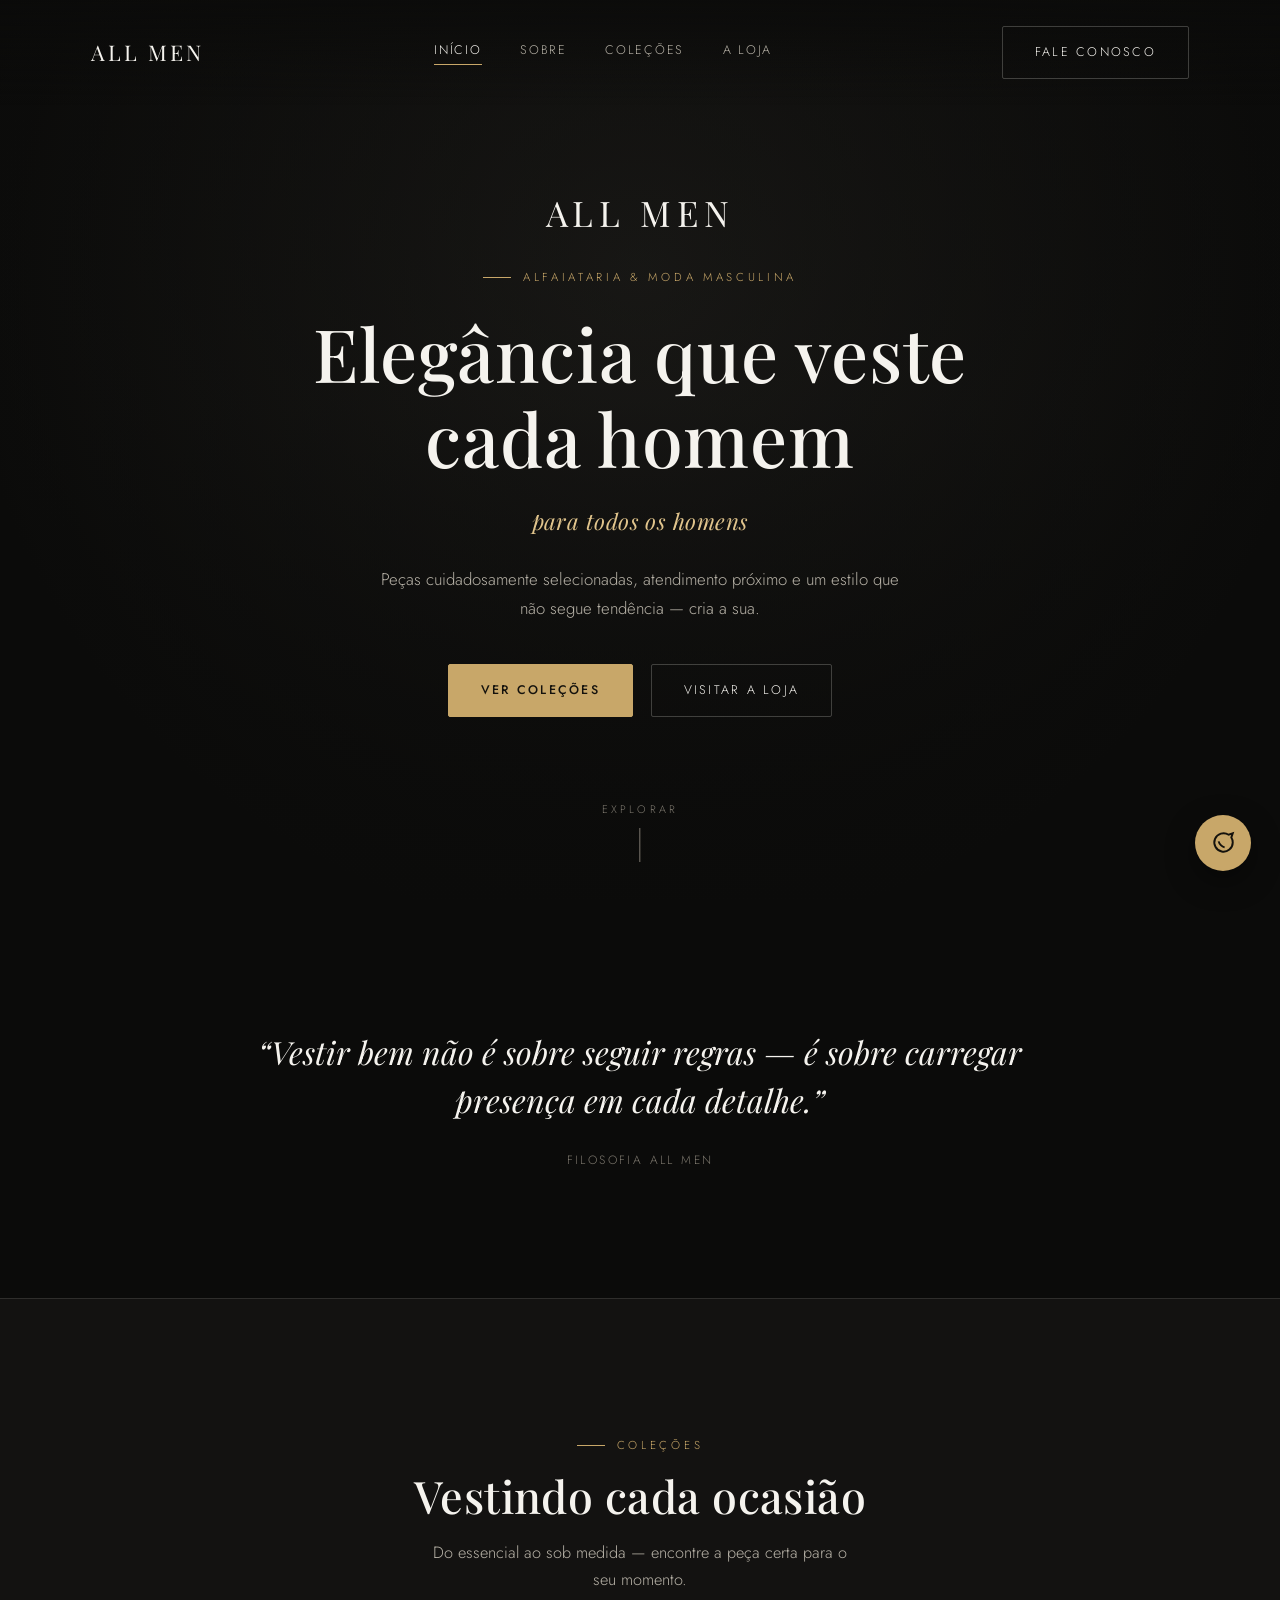
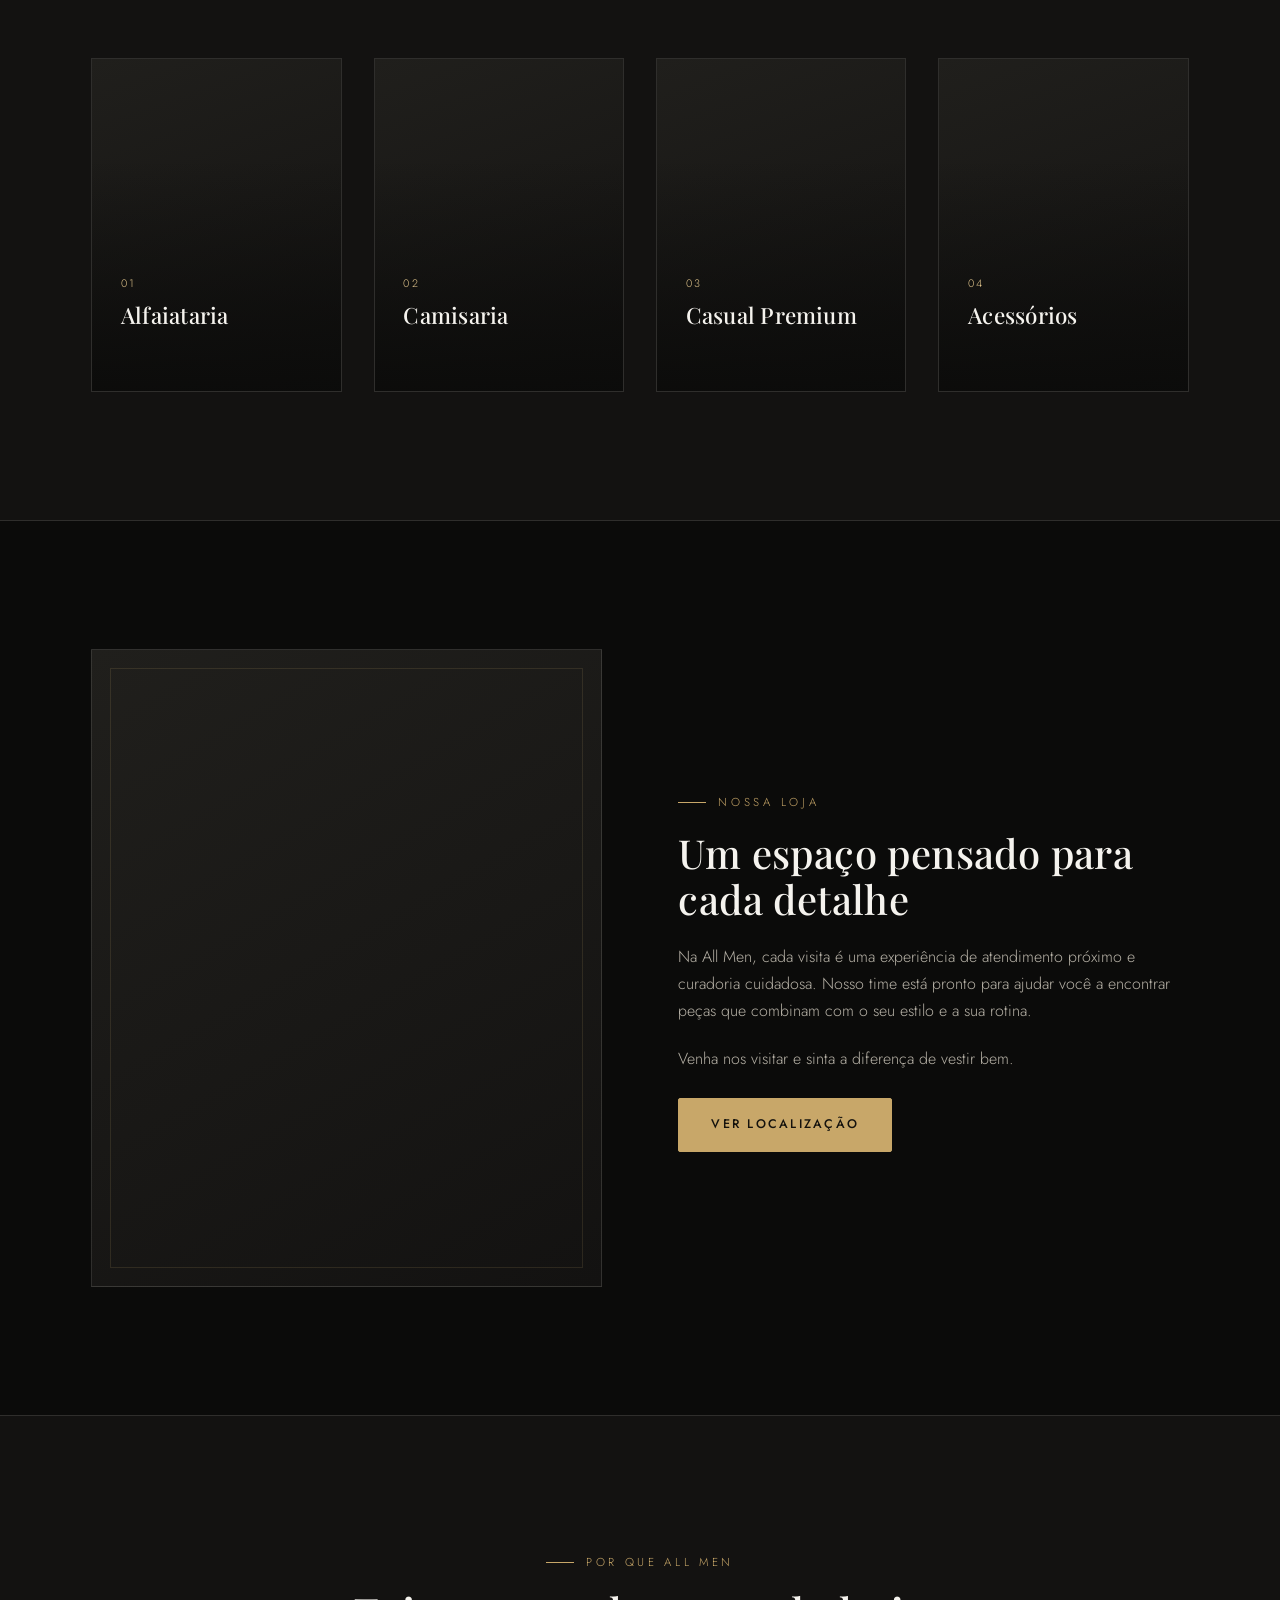
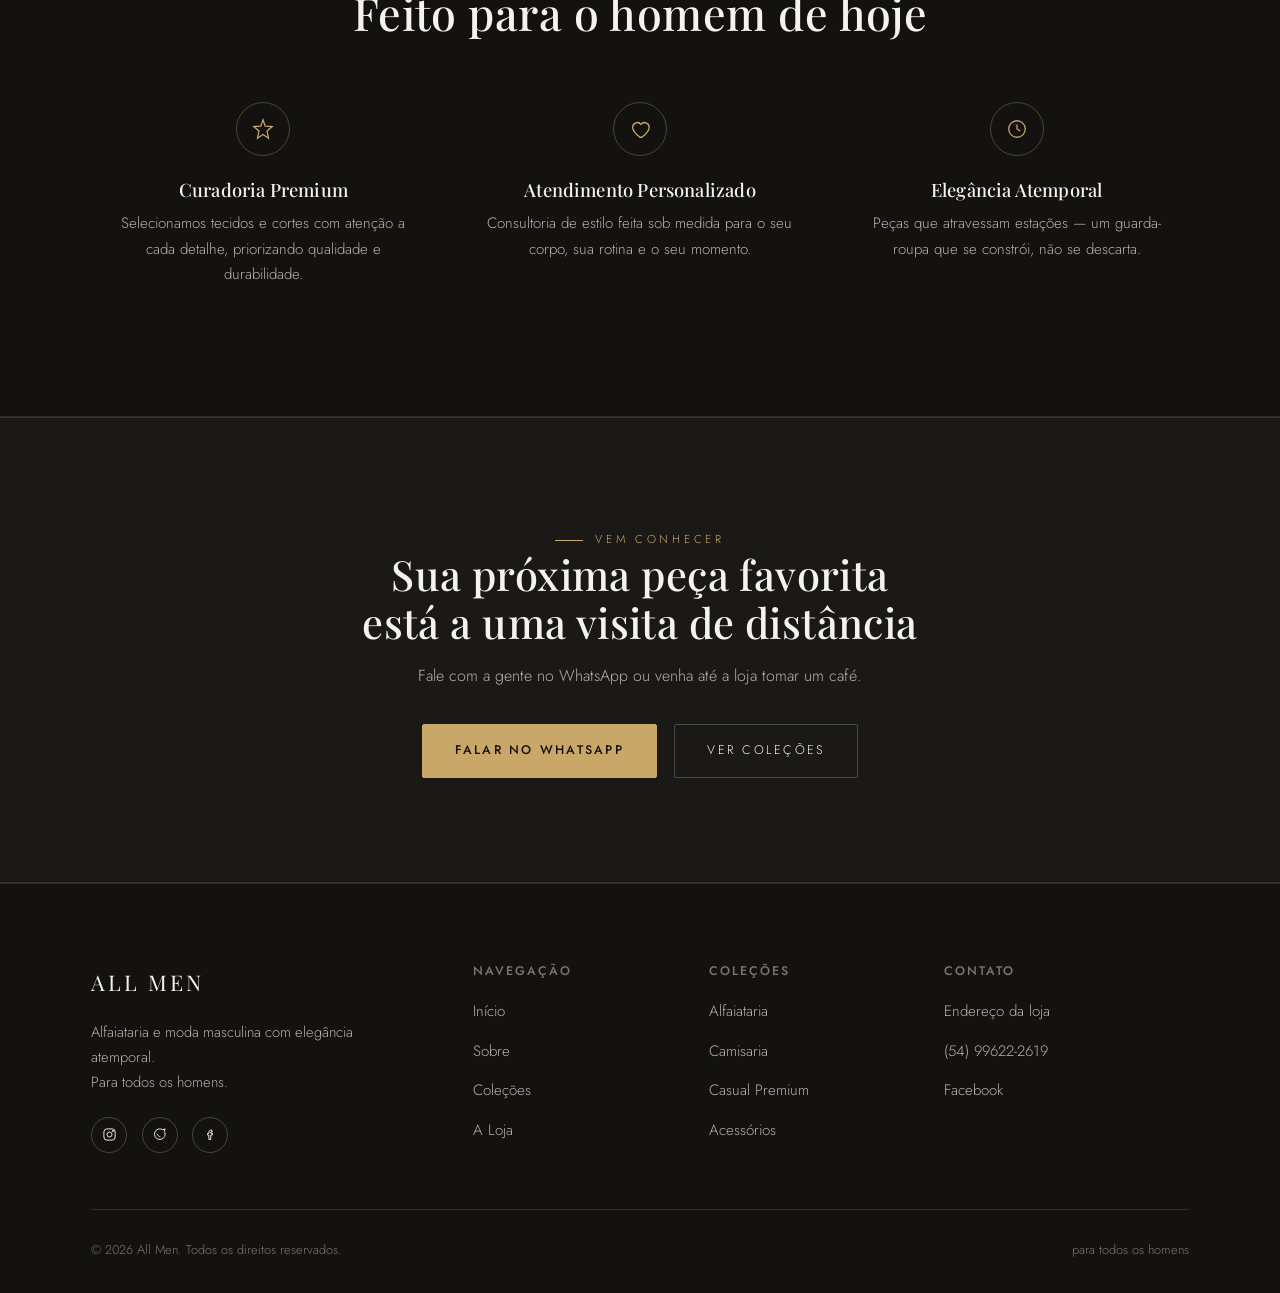
==== index.html @ fce7e681 "Initial commit: All Men site with SEO setup Multi-page site (home, sobre, coleções, loja) with dark/" ====
<!DOCTYPE html>
<html lang="pt-BR">
<head>
<meta charset="UTF-8">
<meta name="viewport" content="width=device-width, initial-scale=1.0">
<title>All Men — Moda Masculina Sofisticada em Farroupilha, RS</title>
<meta name="description" content="All Men é uma loja de moda masculina sofisticada em Farroupilha, RS. Alfaiataria, camisaria e peças casuais premium. Para todos os homens.">
<meta name="robots" content="index, follow">
<link rel="canonical" href="https://pabliitoxd.github.io/allmen/">
<meta name="theme-color" content="#0b0b0a">
<link rel="preconnect" href="https://fonts.googleapis.com">
<link rel="preconnect" href="https://fonts.gstatic.com" crossorigin>
<link href="https://fonts.googleapis.com/css2?family=Playfair+Display:wght@400;500;600;700&family=Jost:wght@300;400;500;600&display=swap" rel="stylesheet">
<meta property="og:type" content="website">
<meta property="og:site_name" content="All Men">
<meta property="og:locale" content="pt_BR">
<meta property="og:title" content="All Men — Moda Masculina Sofisticada em Farroupilha, RS">
<meta property="og:description" content="All Men é uma loja de moda masculina sofisticada em Farroupilha, RS. Alfaiataria, camisaria e peças casuais premium. Para todos os homens.">
<meta property="og:url" content="https://pabliitoxd.github.io/allmen/">
<meta property="og:image" content="https://pabliitoxd.github.io/allmen/assets/img/logo.png">
<meta name="twitter:card" content="summary_large_image">
<meta name="twitter:title" content="All Men — Moda Masculina Sofisticada em Farroupilha, RS">
<meta name="twitter:description" content="All Men é uma loja de moda masculina sofisticada em Farroupilha, RS. Alfaiataria, camisaria e peças casuais premium. Para todos os homens.">
<meta name="twitter:image" content="https://pabliitoxd.github.io/allmen/assets/img/logo.png">
<link rel="icon" type="image/png" href="assets/img/logo.png">
<link rel="stylesheet" href="assets/css/style.css">
<script type="application/ld+json">
{
  "@context": "https://schema.org",
  "@type": "ClothingStore",
  "name": "All Men Moda Masculina Farroupilha",
  "image": "https://pabliitoxd.github.io/allmen/assets/img/logo.png",
  "url": "https://pabliitoxd.github.io/allmen/",
  "telephone": "+5554996222619",
  "priceRange": "$$",
  "address": {
    "@type": "PostalAddress",
    "streetAddress": "R. Independência, 582 - Sl 11",
    "addressLocality": "Farroupilha",
    "addressRegion": "RS",
    "postalCode": "95170-436",
    "addressCountry": "BR"
  },
  "openingHoursSpecification": [
    {
      "@type": "OpeningHoursSpecification",
      "dayOfWeek": ["Monday", "Tuesday", "Wednesday", "Thursday", "Friday"],
      "opens": "09:00",
      "closes": "19:00"
    },
    {
      "@type": "OpeningHoursSpecification",
      "dayOfWeek": ["Saturday"],
      "opens": "09:00",
      "closes": "14:00"
    }
  ],
  "sameAs": [
    "https://www.instagram.com/allmenfarroupilha",
    "https://www.facebook.com/Allmenfarropilha"
  ]
}
</script>
</head>
<body>

<header class="site-header">
  <div class="container">
    <a href="index.html" class="brand">
      <img src="assets/img/logo.png" alt="All Men" onerror="this.style.display='none'">
      <span class="brand-word">ALL MEN</span>
    </a>
    <nav class="main-nav">
      <a href="index.html" class="active">Início</a>
      <a href="sobre.html">Sobre</a>
      <a href="colecoes.html">Coleções</a>
      <a href="loja.html">A Loja</a>
    </nav>
    <div class="header-cta">
      <a href="https://wa.me/5554996222619" class="btn btn-ghost" target="_blank" rel="noopener">Fale Conosco</a>
      <button class="nav-toggle" aria-label="Abrir menu">
        <span></span><span></span><span></span>
      </button>
    </div>
  </div>
</header>

<section class="hero">
  <div class="hero-media">
    <img src="assets/img/loja-1.jpg" alt="Interior da loja All Men" onerror="this.style.display='none'">
  </div>
  <div class="hero-content">
    <img class="hero-logo" src="assets/img/logo.png" alt="All Men" onerror="this.style.display='none'">
    <span class="hero-word">ALL MEN</span>
    <span class="eyebrow">Alfaiataria &amp; Moda Masculina</span>
    <h1>Elegância que veste<br>cada homem</h1>
    <p class="tagline">para todos os homens</p>
    <p class="lede">Peças cuidadosamente selecionadas, atendimento próximo e um estilo que não segue tendência — cria a sua.</p>
    <div class="hero-actions">
      <a href="colecoes.html" class="btn btn-primary">Ver Coleções</a>
      <a href="loja.html" class="btn btn-ghost">Visitar a Loja</a>
    </div>
  </div>
  <div class="scroll-cue">
    <span>Explorar</span>
    <span class="line"></span>
  </div>
</section>

<section class="section">
  <div class="container">
    <div class="quote-block reveal">
      <blockquote>&ldquo;Vestir bem não é sobre seguir regras — é sobre carregar presença em cada detalhe.&rdquo;</blockquote>
      <cite>Filosofia All Men</cite>
    </div>
  </div>
</section>

<section class="section section-alt">
  <div class="container">
    <div class="section-head center reveal">
      <span class="eyebrow" style="justify-content:center">Coleções</span>
      <h2>Vestindo cada ocasião</h2>
      <p>Do essencial ao sob medida — encontre a peça certa para o seu momento.</p>
    </div>
    <div class="grid grid-4">
      <a href="colecoes.html#alfaiataria" class="feature-card reveal">
        <div class="bg"><img src="assets/img/colecao-alfaiataria.jpg" alt="Alfaiataria All Men" onerror="this.remove()"></div>
        <div class="content">
          <span class="cat">01</span>
          <h3>Alfaiataria</h3>
          <span class="go">Explorar &rarr;</span>
        </div>
      </a>
      <a href="colecoes.html#camisaria" class="feature-card reveal">
        <div class="bg"><img src="assets/img/colecao-camisaria.jpg" alt="Camisaria All Men" onerror="this.remove()"></div>
        <div class="content">
          <span class="cat">02</span>
          <h3>Camisaria</h3>
          <span class="go">Explorar &rarr;</span>
        </div>
      </a>
      <a href="colecoes.html#casual" class="feature-card reveal">
        <div class="bg"><img src="assets/img/colecao-casual.jpg" alt="Casual Premium All Men" onerror="this.remove()"></div>
        <div class="content">
          <span class="cat">03</span>
          <h3>Casual Premium</h3>
          <span class="go">Explorar &rarr;</span>
        </div>
      </a>
      <a href="colecoes.html#acessorios" class="feature-card reveal">
        <div class="bg"><img src="assets/img/colecao-acessorios.jpg" alt="Acessórios All Men" onerror="this.remove()"></div>
        <div class="content">
          <span class="cat">04</span>
          <h3>Acessórios</h3>
          <span class="go">Explorar &rarr;</span>
        </div>
      </a>
    </div>
  </div>
</section>

<section class="section">
  <div class="container">
    <div class="split">
      <div class="split-media reveal">
        <img src="assets/img/loja-1.jpg" alt="Loja All Men" onerror="this.style.display='none'">
        <div class="frame"></div>
      </div>
      <div class="split-text reveal">
        <span class="eyebrow">Nossa Loja</span>
        <h2>Um espaço pensado para cada detalhe</h2>
        <p>Na All Men, cada visita é uma experiência de atendimento próximo e curadoria cuidadosa. Nosso time está pronto para ajudar você a encontrar peças que combinam com o seu estilo e a sua rotina.</p>
        <p>Venha nos visitar e sinta a diferença de vestir bem.</p>
        <a href="loja.html" class="btn btn-primary" style="margin-top:1.6rem">Ver Localização</a>
      </div>
    </div>
  </div>
</section>

<section class="section section-alt">
  <div class="container">
    <div class="section-head center reveal">
      <span class="eyebrow" style="justify-content:center">Por que All Men</span>
      <h2>Feito para o homem de hoje</h2>
    </div>
    <div class="grid grid-3">
      <div class="value reveal">
        <div class="icon">
          <svg viewBox="0 0 24 24" fill="none" stroke="currentColor" stroke-width="1.4"><path d="M12 2l2.4 6.9L22 9.3l-5.6 4.9L18 22l-6-4-6 4 1.6-7.8L2 9.3l7.6-.4z"/></svg>
        </div>
        <h3>Curadoria Premium</h3>
        <p>Selecionamos tecidos e cortes com atenção a cada detalhe, priorizando qualidade e durabilidade.</p>
      </div>
      <div class="value reveal">
        <div class="icon">
          <svg viewBox="0 0 24 24" fill="none" stroke="currentColor" stroke-width="1.4"><path d="M12 21c-4-3-8-6.5-8-11a5 5 0 0 1 9-3 5 5 0 0 1 9 3c0 4.5-4 8-8 11z"/></svg>
        </div>
        <h3>Atendimento Personalizado</h3>
        <p>Consultoria de estilo feita sob medida para o seu corpo, sua rotina e o seu momento.</p>
      </div>
      <div class="value reveal">
        <div class="icon">
          <svg viewBox="0 0 24 24" fill="none" stroke="currentColor" stroke-width="1.4"><circle cx="12" cy="12" r="9"/><path d="M12 7v5l3.5 2"/></svg>
        </div>
        <h3>Elegância Atemporal</h3>
        <p>Peças que atravessam estações — um guarda-roupa que se constrói, não se descarta.</p>
      </div>
    </div>
  </div>
</section>

<section class="cta-band">
  <div class="container">
    <div class="reveal">
      <span class="eyebrow" style="justify-content:center">Vem conhecer</span>
      <h2>Sua próxima peça favorita está a uma visita de distância</h2>
      <p>Fale com a gente no WhatsApp ou venha até a loja tomar um café.</p>
      <div class="hero-actions">
        <a href="https://wa.me/5554996222619" class="btn btn-primary" target="_blank" rel="noopener">Falar no WhatsApp</a>
        <a href="colecoes.html" class="btn btn-ghost">Ver Coleções</a>
      </div>
    </div>
  </div>
</section>

<footer class="site-footer">
  <div class="container">
    <div class="footer-grid">
      <div class="footer-brand">
        <span class="brand">
          <img src="assets/img/logo.png" alt="All Men" onerror="this.style.display='none'">
          <span class="brand-word">ALL MEN</span>
        </span>
        <p>Alfaiataria e moda masculina com elegância atemporal.<br>Para todos os homens.</p>
        <div class="footer-social">
          <a href="https://www.instagram.com/allmenfarroupilha" target="_blank" rel="noopener" aria-label="Instagram">
            <svg viewBox="0 0 24 24" fill="none" stroke="currentColor" stroke-width="1.5"><rect x="3" y="3" width="18" height="18" rx="5"/><circle cx="12" cy="12" r="4"/><circle cx="17.5" cy="6.5" r="1"/></svg>
          </a>
          <a href="https://wa.me/5554996222619" target="_blank" rel="noopener" aria-label="WhatsApp">
            <svg viewBox="0 0 24 24" fill="none" stroke="currentColor" stroke-width="1.5"><path d="M21 11.5a8.5 8.5 0 1 1-3.8-7.1L21 3l-1.3 3.9a8.46 8.46 0 0 1 1.3 4.6z"/><path d="M8 10.5s.5 2 2 3.5 3.5 2 3.5 2"/></svg>
          </a>
          <a href="https://www.facebook.com/Allmenfarropilha" target="_blank" rel="noopener" aria-label="Facebook">
            <svg viewBox="0 0 24 24" fill="none" stroke="currentColor" stroke-width="1.5"><path d="M14 8h2V5h-2c-1.7 0-3 1.3-3 3v2H9v3h2v7h3v-7h2.2l.8-3H14V8z"/></svg>
          </a>
        </div>
      </div>
      <div class="footer-col">
        <h4>Navegação</h4>
        <ul>
          <li><a href="index.html">Início</a></li>
          <li><a href="sobre.html">Sobre</a></li>
          <li><a href="colecoes.html">Coleções</a></li>
          <li><a href="loja.html">A Loja</a></li>
        </ul>
      </div>
      <div class="footer-col">
        <h4>Coleções</h4>
        <ul>
          <li><a href="colecoes.html#alfaiataria">Alfaiataria</a></li>
          <li><a href="colecoes.html#camisaria">Camisaria</a></li>
          <li><a href="colecoes.html#casual">Casual Premium</a></li>
          <li><a href="colecoes.html#acessorios">Acessórios</a></li>
        </ul>
      </div>
      <div class="footer-col">
        <h4>Contato</h4>
        <ul>
          <li><a href="loja.html">Endereço da loja</a></li>
          <li><a href="tel:+5554996222619">(54) 99622-2619</a></li>
          <li><a href="https://www.facebook.com/Allmenfarropilha" target="_blank" rel="noopener">Facebook</a></li>
        </ul>
      </div>
    </div>
    <div class="footer-bottom">
      <span>&copy; 2026 All Men. Todos os direitos reservados.</span>
      <span>para todos os homens</span>
    </div>
  </div>
</footer>

<a href="https://wa.me/5554996222619" class="wa-float" target="_blank" rel="noopener" aria-label="Fale conosco no WhatsApp">
  <svg viewBox="0 0 24 24" fill="none" stroke="currentColor" stroke-width="1.8"><path d="M21 11.5a8.5 8.5 0 1 1-3.8-7.1L21 3l-1.3 3.9a8.46 8.46 0 0 1 1.3 4.6z"/><path d="M8 10.5s.5 2 2 3.5 3.5 2 3.5 2"/></svg>
</a>

<script src="assets/js/main.js"></script>
</body>
</html>
---- assets/css/style.css ----
/* ==========================================================================
   ALL MEN — Design System
   Paleta provisória inspirada no logo (preto/branco). Ajustar quando o
   manual de marca (cores, fontes) chegar — ver variáveis abaixo.
   ========================================================================== */

:root {
  --color-bg: #0b0b0a;
  --color-bg-alt: #131211;
  --color-surface: #1a1917;
  --color-surface-2: #201f1c;
  --color-line: rgba(245, 243, 238, 0.12);
  --color-line-strong: rgba(245, 243, 238, 0.22);

  --color-text: #f5f3ee;
  --color-text-muted: #b7b2a7;
  --color-text-faint: #7d786e;

  --color-accent: #c8a769;
  --color-accent-soft: rgba(200, 167, 105, 0.14);
  --color-accent-strong: #e0c48c;

  --font-display: "Playfair Display", "Georgia", serif;
  --font-body: "Jost", "Helvetica Neue", Arial, sans-serif;

  --container: 1200px;
  --gutter: clamp(1.5rem, 4vw, 4rem);

  --ease: cubic-bezier(0.16, 1, 0.3, 1);
}

* {
  box-sizing: border-box;
  margin: 0;
  padding: 0;
}

html {
  scroll-behavior: smooth;
}

body {
  background: var(--color-bg);
  color: var(--color-text);
  font-family: var(--font-body);
  font-weight: 300;
  line-height: 1.7;
  -webkit-font-smoothing: antialiased;
  overflow-x: hidden;
}

img {
  max-width: 100%;
  display: block;
}

a {
  color: inherit;
  text-decoration: none;
}

ul {
  list-style: none;
}

h1, h2, h3, h4 {
  font-family: var(--font-display);
  font-weight: 500;
  letter-spacing: 0.01em;
  line-height: 1.15;
}

.container {
  max-width: var(--container);
  margin: 0 auto;
  padding: 0 var(--gutter);
}

.eyebrow {
  display: inline-flex;
  align-items: center;
  gap: 0.75rem;
  font-family: var(--font-body);
  font-size: 0.72rem;
  letter-spacing: 0.32em;
  text-transform: uppercase;
  color: var(--color-accent);
}

.eyebrow::before {
  content: "";
  width: 28px;
  height: 1px;
  background: var(--color-accent);
}

.section {
  padding: clamp(4rem, 10vw, 8rem) 0;
}

.section-head {
  max-width: 640px;
  margin-bottom: clamp(2.5rem, 6vw, 4rem);
}

.section-head.center {
  margin-left: auto;
  margin-right: auto;
  text-align: center;
}

.section-head h2 {
  font-size: clamp(2rem, 4vw, 2.8rem);
  margin-top: 0.9rem;
}

.section-head p {
  margin-top: 1.1rem;
  color: var(--color-text-muted);
  font-size: 1.02rem;
  max-width: 46ch;
}

.section-head.center p {
  margin-left: auto;
  margin-right: auto;
}

.section-alt {
  background: var(--color-bg-alt);
  border-top: 1px solid var(--color-line);
  border-bottom: 1px solid var(--color-line);
}

/* ---------------------------------- Buttons ---------------------------------- */

.btn {
  display: inline-flex;
  align-items: center;
  gap: 0.6rem;
  padding: 0.95rem 2rem;
  font-family: var(--font-body);
  font-size: 0.78rem;
  letter-spacing: 0.18em;
  text-transform: uppercase;
  border: 1px solid var(--color-line-strong);
  border-radius: 2px;
  transition: all 0.35s var(--ease);
  white-space: nowrap;
}

.btn-primary {
  background: var(--color-accent);
  border-color: var(--color-accent);
  color: #14120d;
  font-weight: 500;
}

.btn-primary:hover {
  background: var(--color-accent-strong);
  border-color: var(--color-accent-strong);
  transform: translateY(-2px);
}

.btn-ghost {
  background: transparent;
  color: var(--color-text);
}

.btn-ghost:hover {
  border-color: var(--color-accent);
  color: var(--color-accent);
  transform: translateY(-2px);
}

.btn-block {
  width: 100%;
  justify-content: center;
}

/* ---------------------------------- Header ---------------------------------- */

.site-header {
  position: fixed;
  top: 0;
  left: 0;
  right: 0;
  z-index: 100;
  padding: 1.6rem 0;
  transition: all 0.4s var(--ease);
  background: linear-gradient(to bottom, rgba(11, 11, 10, 0.85), transparent);
}

.site-header.is-scrolled {
  padding: 1rem 0;
  background: rgba(11, 11, 10, 0.92);
  backdrop-filter: blur(10px);
  border-bottom: 1px solid var(--color-line);
}

.site-header .container {
  display: flex;
  align-items: center;
  justify-content: space-between;
  gap: 2rem;
}

.brand {
  display: flex;
  align-items: center;
  gap: 0.7rem;
}

.brand img {
  height: 34px;
  width: auto;
}

.brand-word {
  font-family: var(--font-display);
  font-size: 1.35rem;
  letter-spacing: 0.14em;
}

.main-nav {
  display: flex;
  align-items: center;
  gap: 2.4rem;
}

.main-nav a {
  font-size: 0.78rem;
  letter-spacing: 0.14em;
  text-transform: uppercase;
  color: var(--color-text-muted);
  position: relative;
  padding-bottom: 4px;
  transition: color 0.3s var(--ease);
}

.main-nav a::after {
  content: "";
  position: absolute;
  left: 0;
  bottom: 0;
  height: 1px;
  width: 0;
  background: var(--color-accent);
  transition: width 0.3s var(--ease);
}

.main-nav a:hover,
.main-nav a.active {
  color: var(--color-text);
}

.main-nav a:hover::after,
.main-nav a.active::after {
  width: 100%;
}

.header-cta {
  display: flex;
  align-items: center;
  gap: 1.2rem;
}

.nav-toggle {
  display: none;
  flex-direction: column;
  gap: 5px;
  background: none;
  border: none;
  cursor: pointer;
  padding: 0.4rem;
  z-index: 200;
}

.nav-toggle span {
  width: 24px;
  height: 1px;
  background: var(--color-text);
  transition: all 0.3s var(--ease);
}

/* ---------------------------------- Hero ---------------------------------- */

.hero {
  position: relative;
  min-height: 100vh;
  display: flex;
  align-items: center;
  justify-content: center;
  text-align: center;
  overflow: hidden;
}

.hero-media {
  position: absolute;
  inset: 0;
  z-index: 0;
  background:
    radial-gradient(ellipse at 50% 30%, var(--color-surface-2) 0%, var(--color-bg) 75%);
}

.hero-media img {
  width: 100%;
  height: 100%;
  object-fit: cover;
  filter: grayscale(35%) brightness(0.55);
}

.hero-media::after {
  content: "";
  position: absolute;
  inset: 0;
  background: linear-gradient(180deg, rgba(11,11,10,0.55) 0%, rgba(11,11,10,0.35) 45%, rgba(11,11,10,0.92) 100%);
}

.hero-content {
  position: relative;
  z-index: 1;
  max-width: 780px;
  padding: 0 var(--gutter);
  display: flex;
  flex-direction: column;
  align-items: center;
}

.hero-logo {
  max-width: 96px;
  margin-bottom: 1.6rem;
}

.hero-word {
  display: block;
  font-family: var(--font-display);
  font-size: clamp(1.7rem, 3vw, 2.2rem);
  letter-spacing: 0.16em;
  margin-bottom: 1.6rem;
}

.hero-content .eyebrow {
  margin-bottom: 1.4rem;
}

.hero-content h1 {
  font-size: clamp(2.6rem, 6vw, 4.6rem);
  color: var(--color-text);
}

.hero-content .tagline {
  margin-top: 1.4rem;
  font-family: var(--font-display);
  font-style: italic;
  font-size: clamp(1.1rem, 2vw, 1.4rem);
  color: var(--color-accent-strong);
  letter-spacing: 0.02em;
}

.hero-content .lede {
  margin-top: 1.6rem;
  color: var(--color-text-muted);
  max-width: 52ch;
  font-size: 1.05rem;
}

.hero-actions {
  margin-top: 2.6rem;
  display: flex;
  gap: 1.1rem;
  flex-wrap: wrap;
  justify-content: center;
}

.scroll-cue {
  position: absolute;
  bottom: 2.4rem;
  left: 50%;
  transform: translateX(-50%);
  z-index: 1;
  display: flex;
  flex-direction: column;
  align-items: center;
  gap: 0.6rem;
  font-size: 0.68rem;
  letter-spacing: 0.28em;
  text-transform: uppercase;
  color: var(--color-text-faint);
}

.scroll-cue .line {
  width: 1px;
  height: 34px;
  background: var(--color-text-faint);
  overflow: hidden;
  position: relative;
}

.scroll-cue .line::after {
  content: "";
  position: absolute;
  top: -100%;
  left: 0;
  width: 100%;
  height: 100%;
  background: var(--color-accent);
  animation: scrollDown 2.2s var(--ease) infinite;
}

@keyframes scrollDown {
  0% { top: -100%; }
  60% { top: 100%; }
  100% { top: 100%; }
}

/* ---------------------------------- Page banner (inner pages) ---------------------------------- */

.page-banner {
  position: relative;
  padding: clamp(9rem, 20vw, 12rem) 0 clamp(4rem, 8vw, 6rem);
  text-align: center;
  overflow: hidden;
}

.page-banner-bg {
  position: absolute;
  inset: 0;
  z-index: 0;
  background: radial-gradient(ellipse at 50% 0%, var(--color-surface) 0%, var(--color-bg) 70%);
}

.page-banner-bg img {
  width: 100%;
  height: 100%;
  object-fit: cover;
  opacity: 0.28;
  filter: grayscale(50%);
}

.page-banner-bg::after {
  content: "";
  position: absolute;
  inset: 0;
  background: linear-gradient(180deg, rgba(11,11,10,0.5), var(--color-bg) 90%);
}

.page-banner .inner {
  position: relative;
  z-index: 1;
}

.page-banner h1 {
  font-size: clamp(2.4rem, 5vw, 3.6rem);
  margin-top: 1rem;
}

.breadcrumb {
  margin-top: 1.1rem;
  font-size: 0.78rem;
  letter-spacing: 0.1em;
  color: var(--color-text-faint);
}

.breadcrumb a {
  color: var(--color-text-muted);
}

.breadcrumb a:hover {
  color: var(--color-accent);
}

/* ---------------------------------- Grids & Cards ---------------------------------- */

.grid {
  display: grid;
  gap: 2rem;
}

.grid-3 {
  grid-template-columns: repeat(3, 1fr);
}

.grid-4 {
  grid-template-columns: repeat(4, 1fr);
}

.grid-2 {
  grid-template-columns: repeat(2, 1fr);
}

.card {
  background: var(--color-surface);
  border: 1px solid var(--color-line);
  transition: transform 0.4s var(--ease), border-color 0.4s var(--ease);
}

.card:hover {
  transform: translateY(-6px);
  border-color: var(--color-line-strong);
}

.card-media {
  position: relative;
  aspect-ratio: 4 / 5;
  overflow: hidden;
  background: linear-gradient(135deg, var(--color-surface-2), var(--color-bg-alt));
}

.card-media img {
  width: 100%;
  height: 100%;
  object-fit: cover;
  transition: transform 0.6s var(--ease);
}

.card:hover .card-media img {
  transform: scale(1.06);
}

.placeholder-media {
  position: absolute;
  inset: 0;
  display: flex;
  flex-direction: column;
  align-items: center;
  justify-content: center;
  gap: 0.6rem;
  color: var(--color-text-faint);
  font-size: 0.7rem;
  letter-spacing: 0.16em;
  text-transform: uppercase;
}

.placeholder-media svg {
  width: 34px;
  height: 34px;
  opacity: 0.55;
}

.card-body {
  padding: 1.6rem 1.6rem 1.8rem;
}

.card-body .cat {
  font-size: 0.68rem;
  letter-spacing: 0.2em;
  text-transform: uppercase;
  color: var(--color-accent);
}

.card-body h3 {
  margin-top: 0.6rem;
  font-size: 1.25rem;
}

.card-body p {
  margin-top: 0.6rem;
  color: var(--color-text-muted);
  font-size: 0.92rem;
}

.card-body .btn {
  margin-top: 1.3rem;
  padding: 0.7rem 1.4rem;
  font-size: 0.7rem;
}

/* Collection category (feature) cards on homepage */

.feature-card {
  position: relative;
  aspect-ratio: 3 / 4;
  overflow: hidden;
  border: 1px solid var(--color-line);
  display: flex;
  align-items: flex-end;
}

.feature-card .bg {
  position: absolute;
  inset: 0;
  background: linear-gradient(160deg, var(--color-surface-2), var(--color-bg-alt));
}

.feature-card .bg img {
  width: 100%;
  height: 100%;
  object-fit: cover;
  transition: transform 0.6s var(--ease);
}

.feature-card:hover .bg img {
  transform: scale(1.08);
}

.feature-card::after {
  content: "";
  position: absolute;
  inset: 0;
  background: linear-gradient(180deg, rgba(11,11,10,0) 30%, rgba(11,11,10,0.92) 100%);
}

.feature-card .content {
  position: relative;
  z-index: 1;
  padding: 1.8rem;
  width: 100%;
}

.feature-card .content .cat {
  font-size: 0.68rem;
  letter-spacing: 0.2em;
  text-transform: uppercase;
  color: var(--color-accent-strong);
}

.feature-card .content h3 {
  margin-top: 0.5rem;
  font-size: 1.4rem;
}

.feature-card .content .go {
  margin-top: 0.8rem;
  font-size: 0.75rem;
  letter-spacing: 0.12em;
  text-transform: uppercase;
  color: var(--color-text-muted);
  display: flex;
  align-items: center;
  gap: 0.5rem;
  opacity: 0;
  transform: translateY(6px);
  transition: all 0.35s var(--ease);
}

.feature-card:hover .go {
  opacity: 1;
  transform: translateY(0);
}

/* ---------------------------------- Values / icons ---------------------------------- */

.value {
  text-align: center;
  padding: 0 1rem;
}

.value .icon {
  width: 54px;
  height: 54px;
  margin: 0 auto 1.4rem;
  display: flex;
  align-items: center;
  justify-content: center;
  border: 1px solid var(--color-line-strong);
  border-radius: 50%;
  color: var(--color-accent);
}

.value .icon svg {
  width: 22px;
  height: 22px;
}

.value h3 {
  font-size: 1.15rem;
}

.value p {
  margin-top: 0.7rem;
  color: var(--color-text-muted);
  font-size: 0.94rem;
}

/* ---------------------------------- Split / about ---------------------------------- */

.split {
  display: grid;
  grid-template-columns: 1fr 1fr;
  gap: clamp(2rem, 6vw, 5rem);
  align-items: center;
}

.split-media {
  position: relative;
  aspect-ratio: 4 / 5;
  overflow: hidden;
  border: 1px solid var(--color-line);
  background: linear-gradient(150deg, var(--color-surface-2), var(--color-bg-alt));
}

.split-media img {
  width: 100%;
  height: 100%;
  object-fit: cover;
}

.split-media .frame {
  position: absolute;
  inset: 18px;
  border: 1px solid var(--color-accent-soft);
  pointer-events: none;
}

.split-text .eyebrow {
  margin-bottom: 1.1rem;
}

.split-text h2 {
  font-size: clamp(1.9rem, 3.4vw, 2.5rem);
}

.split-text p {
  margin-top: 1.3rem;
  color: var(--color-text-muted);
}

.split-text .signature {
  margin-top: 2rem;
  font-family: var(--font-display);
  font-style: italic;
  color: var(--color-accent);
  font-size: 1.05rem;
}

/* ---------------------------------- Story / quote ---------------------------------- */

.quote-block {
  text-align: center;
  max-width: 780px;
  margin: 0 auto;
}

.quote-block blockquote {
  font-family: var(--font-display);
  font-style: italic;
  font-size: clamp(1.4rem, 3vw, 2rem);
  color: var(--color-text);
  line-height: 1.5;
}

.quote-block cite {
  display: block;
  margin-top: 1.6rem;
  font-style: normal;
  font-size: 0.75rem;
  letter-spacing: 0.2em;
  text-transform: uppercase;
  color: var(--color-text-faint);
}

/* ---------------------------------- Gallery (loja) ---------------------------------- */

.gallery {
  display: grid;
  grid-template-columns: repeat(4, 1fr);
  grid-auto-rows: 160px;
  gap: 0.9rem;
}

.gallery figure {
  position: relative;
  overflow: hidden;
  background: var(--color-surface);
  border: 1px solid var(--color-line);
}

.gallery figure img {
  width: 100%;
  height: 100%;
  object-fit: cover;
  transition: transform 0.6s var(--ease);
}

.gallery figure:hover img {
  transform: scale(1.08);
}

.gallery figure.tall {
  grid-row: span 2;
}

.gallery figure.wide {
  grid-column: span 2;
}

/* ---------------------------------- Info / contact ---------------------------------- */

.info-grid {
  display: grid;
  grid-template-columns: 1.1fr 0.9fr;
  gap: clamp(2rem, 5vw, 4rem);
}

.info-list {
  display: flex;
  flex-direction: column;
  gap: 1.8rem;
}

.info-item {
  display: flex;
  gap: 1.2rem;
  align-items: flex-start;
}

.info-item .icon {
  width: 42px;
  height: 42px;
  flex-shrink: 0;
  border: 1px solid var(--color-line-strong);
  border-radius: 50%;
  display: flex;
  align-items: center;
  justify-content: center;
  color: var(--color-accent);
}

.info-item .icon svg {
  width: 18px;
  height: 18px;
}

.info-item h4 {
  font-family: var(--font-body);
  font-weight: 500;
  font-size: 0.8rem;
  letter-spacing: 0.14em;
  text-transform: uppercase;
  color: var(--color-text-faint);
}

.info-item p, .info-item a {
  margin-top: 0.35rem;
  color: var(--color-text);
  font-size: 1.02rem;
}

.info-item a:hover {
  color: var(--color-accent);
}

.map-frame {
  position: relative;
  min-height: 340px;
  border: 1px solid var(--color-line);
  overflow: hidden;
}

.map-frame iframe {
  width: 100%;
  height: 100%;
  min-height: 340px;
  border: 0;
  filter: grayscale(65%) invert(92%) contrast(88%);
}

.hours-table {
  width: 100%;
  border-collapse: collapse;
  margin-top: 0.5rem;
}

.hours-table td {
  padding: 0.55rem 0;
  border-bottom: 1px solid var(--color-line);
  font-size: 0.95rem;
}

.hours-table td:first-child {
  color: var(--color-text-muted);
}

.hours-table td:last-child {
  text-align: right;
}

/* ---------------------------------- CTA band ---------------------------------- */

.cta-band {
  text-align: center;
  position: relative;
  padding: clamp(4rem, 9vw, 6.5rem) 0;
  background: var(--color-surface);
  border-top: 1px solid var(--color-line);
  border-bottom: 1px solid var(--color-line);
}

.cta-band h2 {
  font-size: clamp(1.9rem, 3.6vw, 2.6rem);
  max-width: 22ch;
  margin: 0 auto;
}

.cta-band p {
  margin-top: 1rem;
  color: var(--color-text-muted);
}

.cta-band .hero-actions {
  margin-top: 2.2rem;
}

/* ---------------------------------- Footer ---------------------------------- */

.site-footer {
  padding: clamp(3.5rem, 7vw, 5rem) 0 2rem;
  border-top: 1px solid var(--color-line);
  background: var(--color-bg-alt);
}

.footer-grid {
  display: grid;
  grid-template-columns: 1.4fr 0.8fr 0.8fr 1fr;
  gap: 2.5rem;
}

.footer-brand .brand {
  margin-bottom: 1.2rem;
}

.footer-brand p {
  color: var(--color-text-muted);
  font-size: 0.92rem;
  max-width: 32ch;
}

.footer-social {
  display: flex;
  gap: 0.9rem;
  margin-top: 1.4rem;
}

.footer-social a {
  width: 36px;
  height: 36px;
  border: 1px solid var(--color-line-strong);
  border-radius: 50%;
  display: flex;
  align-items: center;
  justify-content: center;
  transition: all 0.3s var(--ease);
}

.footer-social a svg {
  width: 15px;
  height: 15px;
}

.footer-social a:hover {
  border-color: var(--color-accent);
  color: var(--color-accent);
}

.footer-col h4 {
  font-family: var(--font-body);
  font-weight: 500;
  font-size: 0.78rem;
  letter-spacing: 0.16em;
  text-transform: uppercase;
  color: var(--color-text-faint);
  margin-bottom: 1.2rem;
}

.footer-col ul {
  display: flex;
  flex-direction: column;
  gap: 0.75rem;
}

.footer-col a {
  color: var(--color-text-muted);
  font-size: 0.94rem;
  transition: color 0.3s var(--ease);
}

.footer-col a:hover {
  color: var(--color-accent);
}

.footer-bottom {
  margin-top: 3.5rem;
  padding-top: 1.8rem;
  border-top: 1px solid var(--color-line);
  display: flex;
  justify-content: space-between;
  align-items: center;
  flex-wrap: wrap;
  gap: 1rem;
  font-size: 0.8rem;
  color: var(--color-text-faint);
}

/* ---------------------------------- Whatsapp floating button ---------------------------------- */

.wa-float {
  position: fixed;
  bottom: 1.8rem;
  right: 1.8rem;
  z-index: 90;
  width: 56px;
  height: 56px;
  border-radius: 50%;
  background: var(--color-accent);
  display: flex;
  align-items: center;
  justify-content: center;
  box-shadow: 0 10px 30px rgba(0,0,0,0.4);
  transition: transform 0.3s var(--ease);
}

.wa-float:hover {
  transform: scale(1.08);
}

.wa-float svg {
  width: 26px;
  height: 26px;
  color: #14120d;
}

/* ---------------------------------- Reveal on scroll ---------------------------------- */

.reveal {
  opacity: 0;
  transform: translateY(24px);
  transition: opacity 0.8s var(--ease), transform 0.8s var(--ease);
}

.reveal.is-visible {
  opacity: 1;
  transform: translateY(0);
}

/* ---------------------------------- Responsive ---------------------------------- */

@media (max-width: 980px) {
  .grid-4 { grid-template-columns: repeat(2, 1fr); }
  .grid-3 { grid-template-columns: repeat(2, 1fr); }
  .split { grid-template-columns: 1fr; }
  .info-grid { grid-template-columns: 1fr; }
  .footer-grid { grid-template-columns: 1fr 1fr; }
  .gallery { grid-template-columns: repeat(2, 1fr); }
}

@media (max-width: 800px) {
  .main-nav { display: none; }
  .nav-toggle { display: flex; }
  .header-cta .btn-ghost { display: none; }

  body.nav-open .main-nav {
    display: flex;
    position: fixed;
    inset: 0;
    z-index: 150;
    background: var(--color-bg);
    flex-direction: column;
    align-items: center;
    justify-content: center;
    gap: 2.2rem;
  }

  body.nav-open .main-nav a {
    font-size: 1rem;
  }
}

@media (max-width: 640px) {
  .grid-3, .grid-4, .grid-2 { grid-template-columns: 1fr; }
  .footer-grid { grid-template-columns: 1fr; gap: 2.2rem; }
  .gallery { grid-template-columns: repeat(2, 1fr); grid-auto-rows: 130px; }
  .footer-bottom { flex-direction: column; align-items: flex-start; }
}
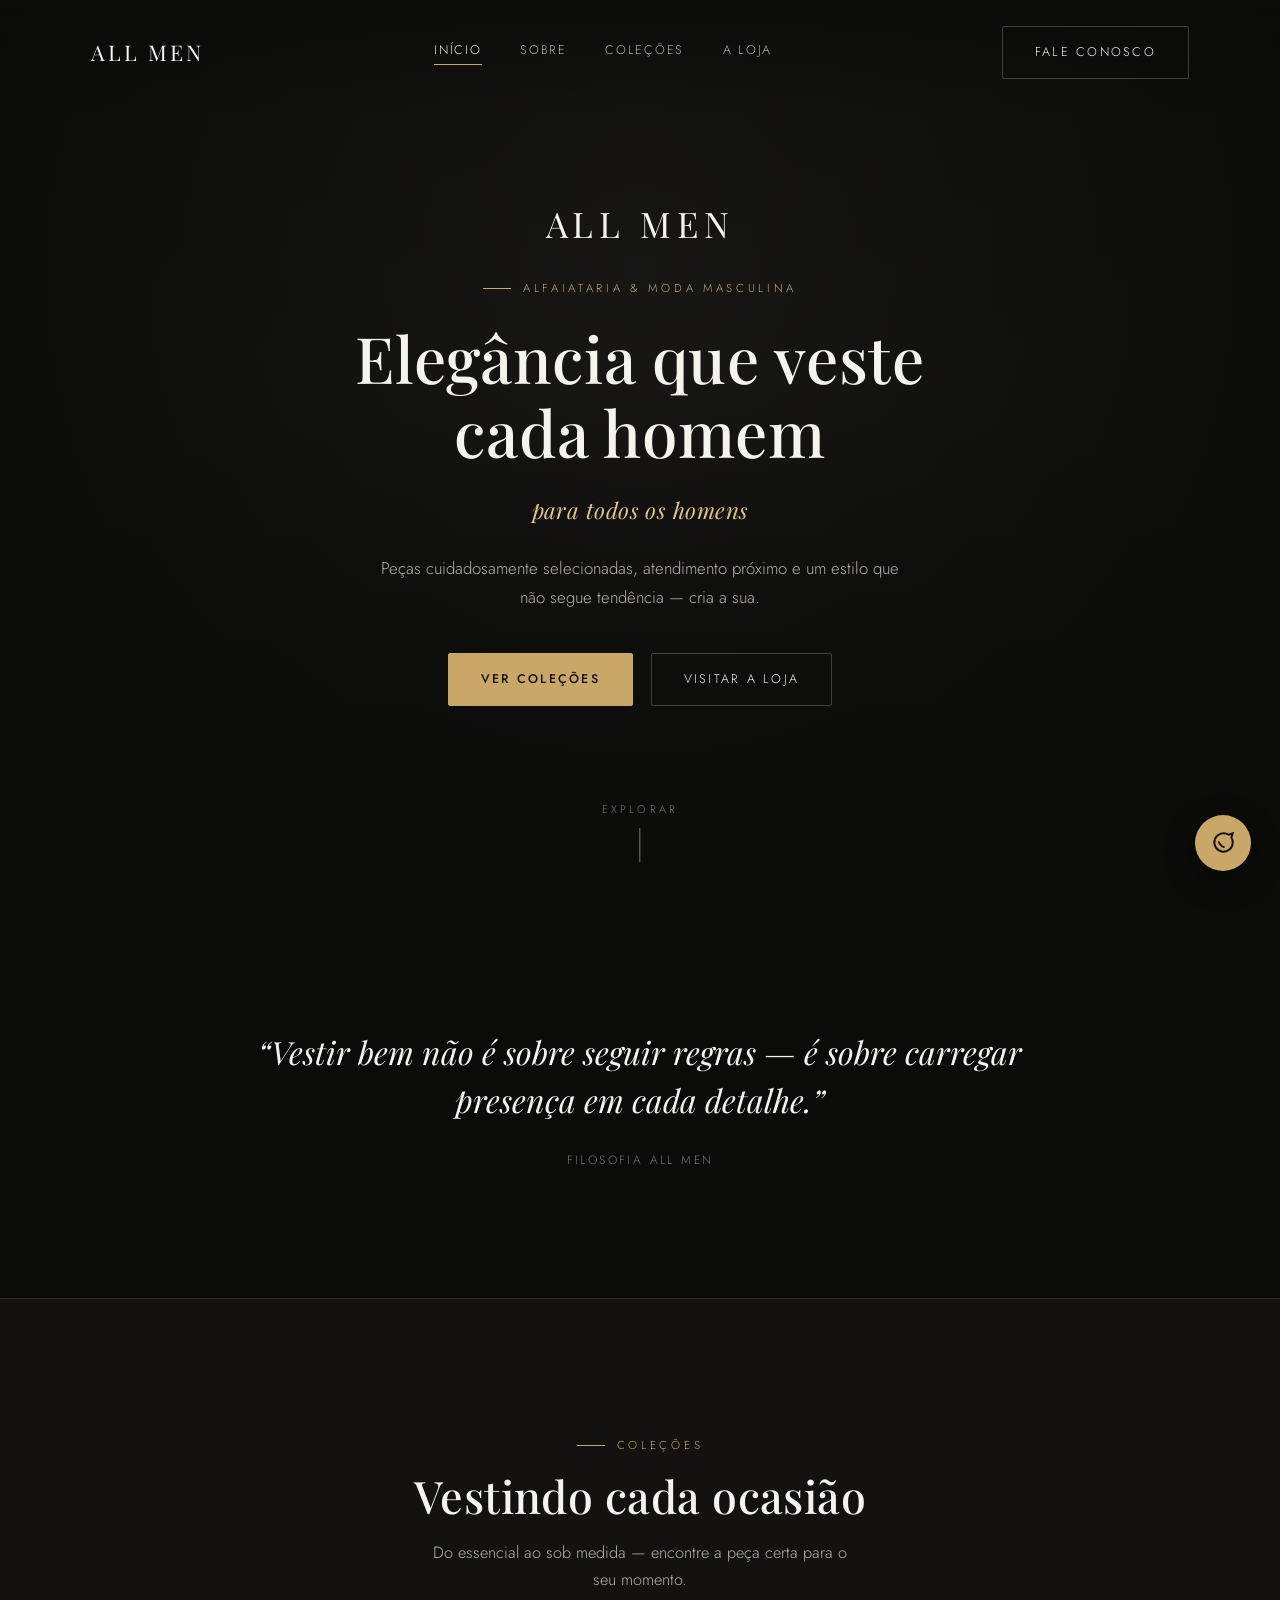
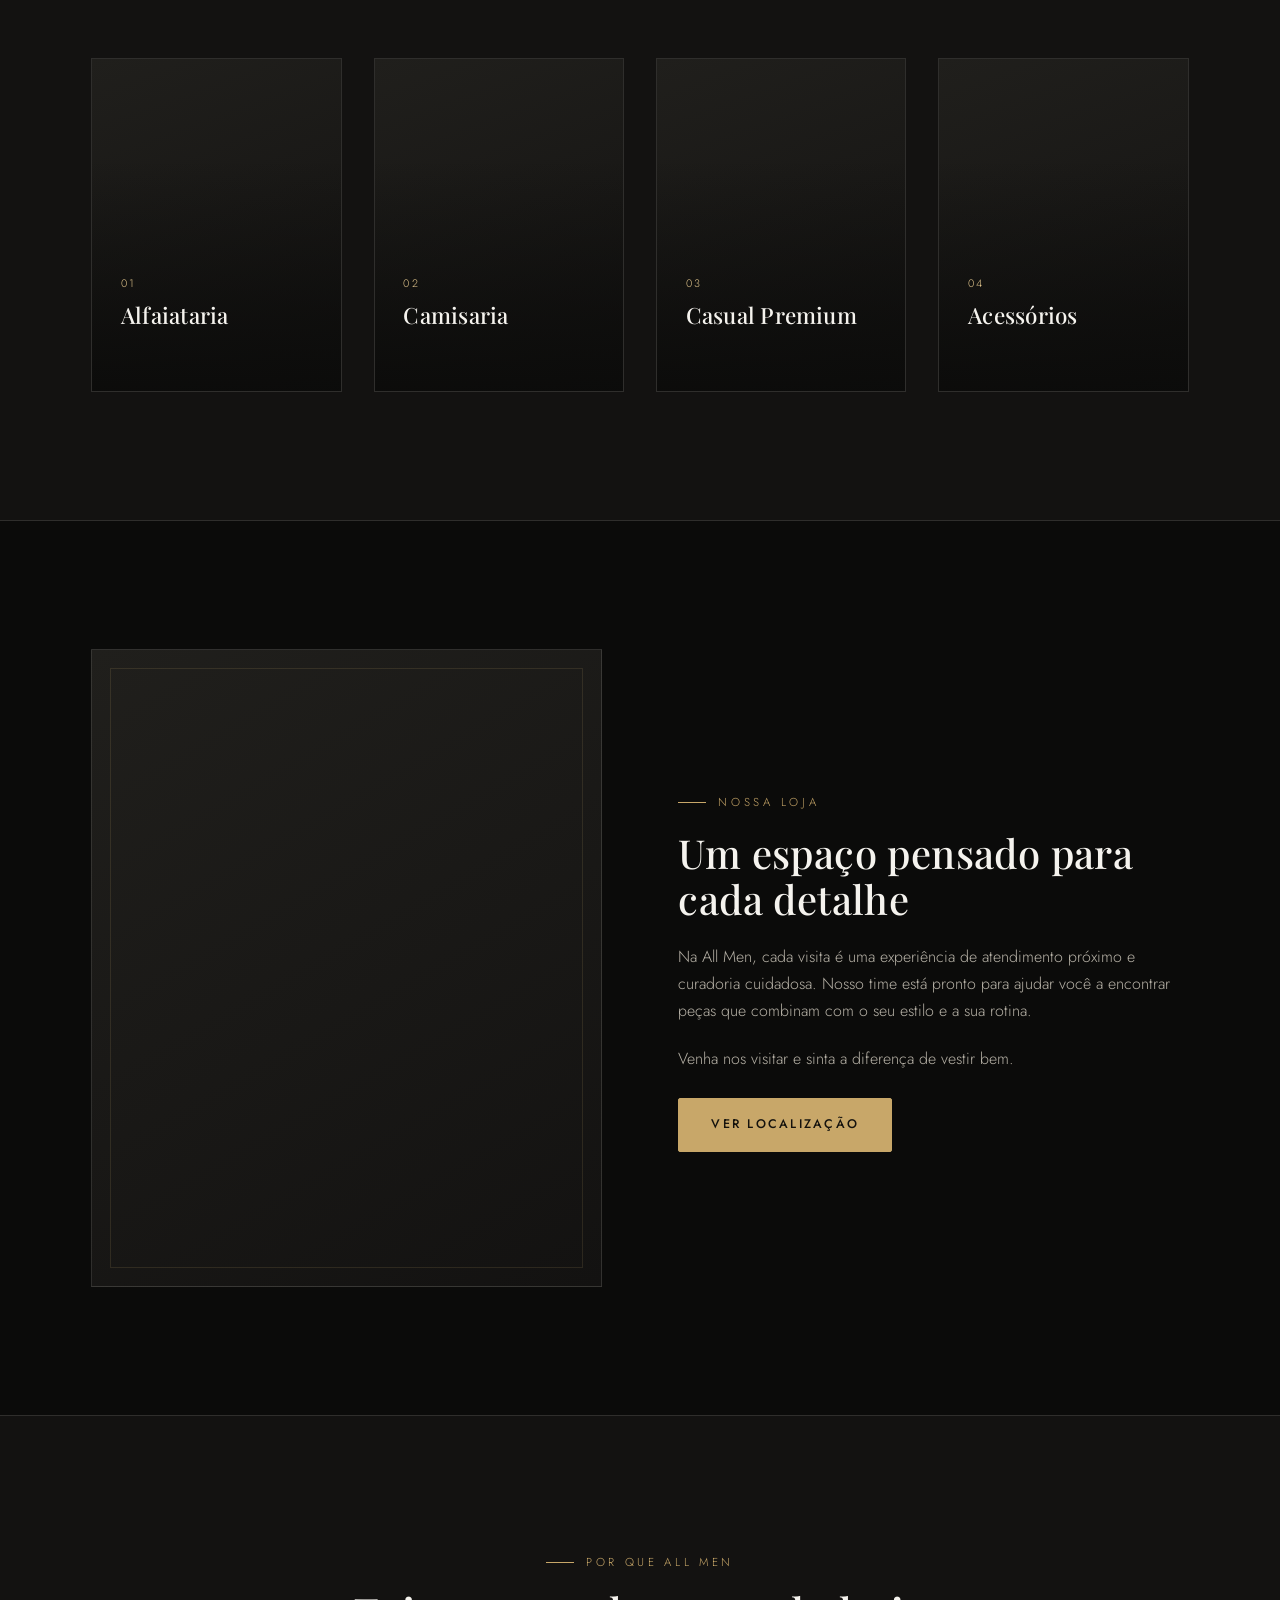
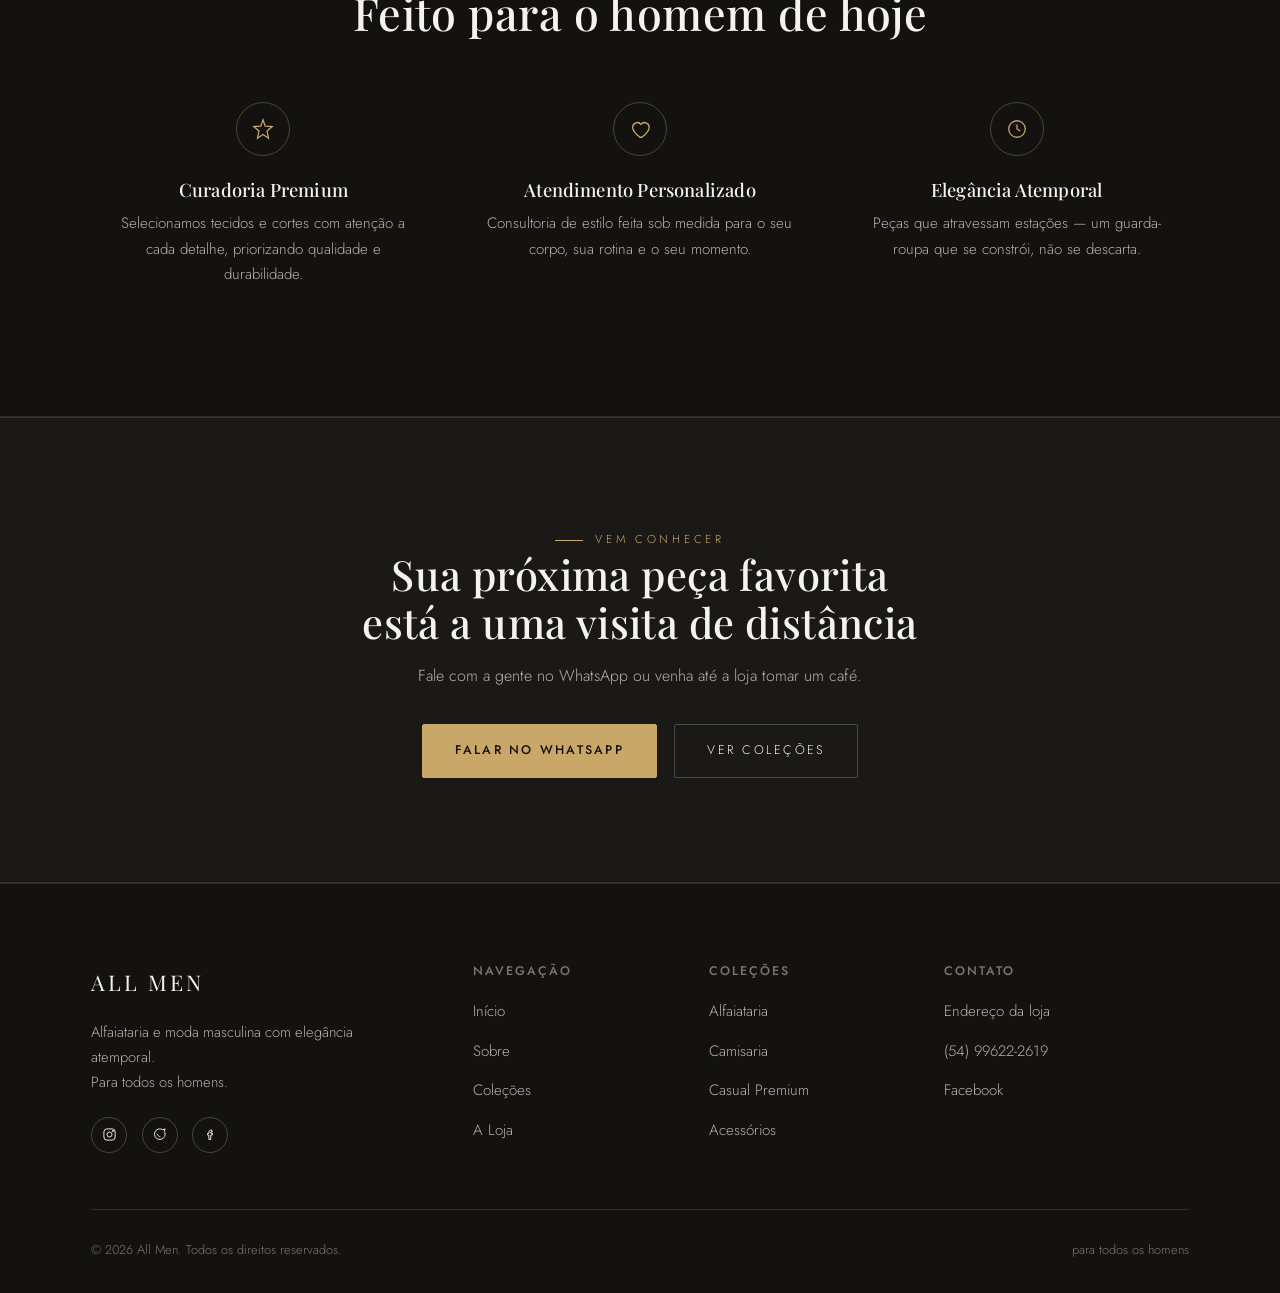
==== commit 98325c71: "Fix hero heading size and line break Removed the forced <br> that created an orphaned short line at " ====
--- a/index.html
+++ b/index.html
@@ -93,7 +93,7 @@
     <img class="hero-logo" src="assets/img/logo.png" alt="All Men" onerror="this.style.display='none'">
     <span class="hero-word">ALL MEN</span>
     <span class="eyebrow">Alfaiataria &amp; Moda Masculina</span>
-    <h1>Elegância que veste<br>cada homem</h1>
+    <h1>Elegância que veste cada homem</h1>
     <p class="tagline">para todos os homens</p>
     <p class="lede">Peças cuidadosamente selecionadas, atendimento próximo e um estilo que não segue tendência — cria a sua.</p>
     <div class="hero-actions">
--- a/assets/css/style.css
+++ b/assets/css/style.css
@@ -345,8 +345,10 @@
 }
 
 .hero-content h1 {
-  font-size: clamp(2.6rem, 6vw, 4.6rem);
+  font-size: clamp(2.1rem, 5vw, 4rem);
   color: var(--color-text);
+  max-width: 16ch;
+  margin: 0 auto;
 }
 
 .hero-content .tagline {
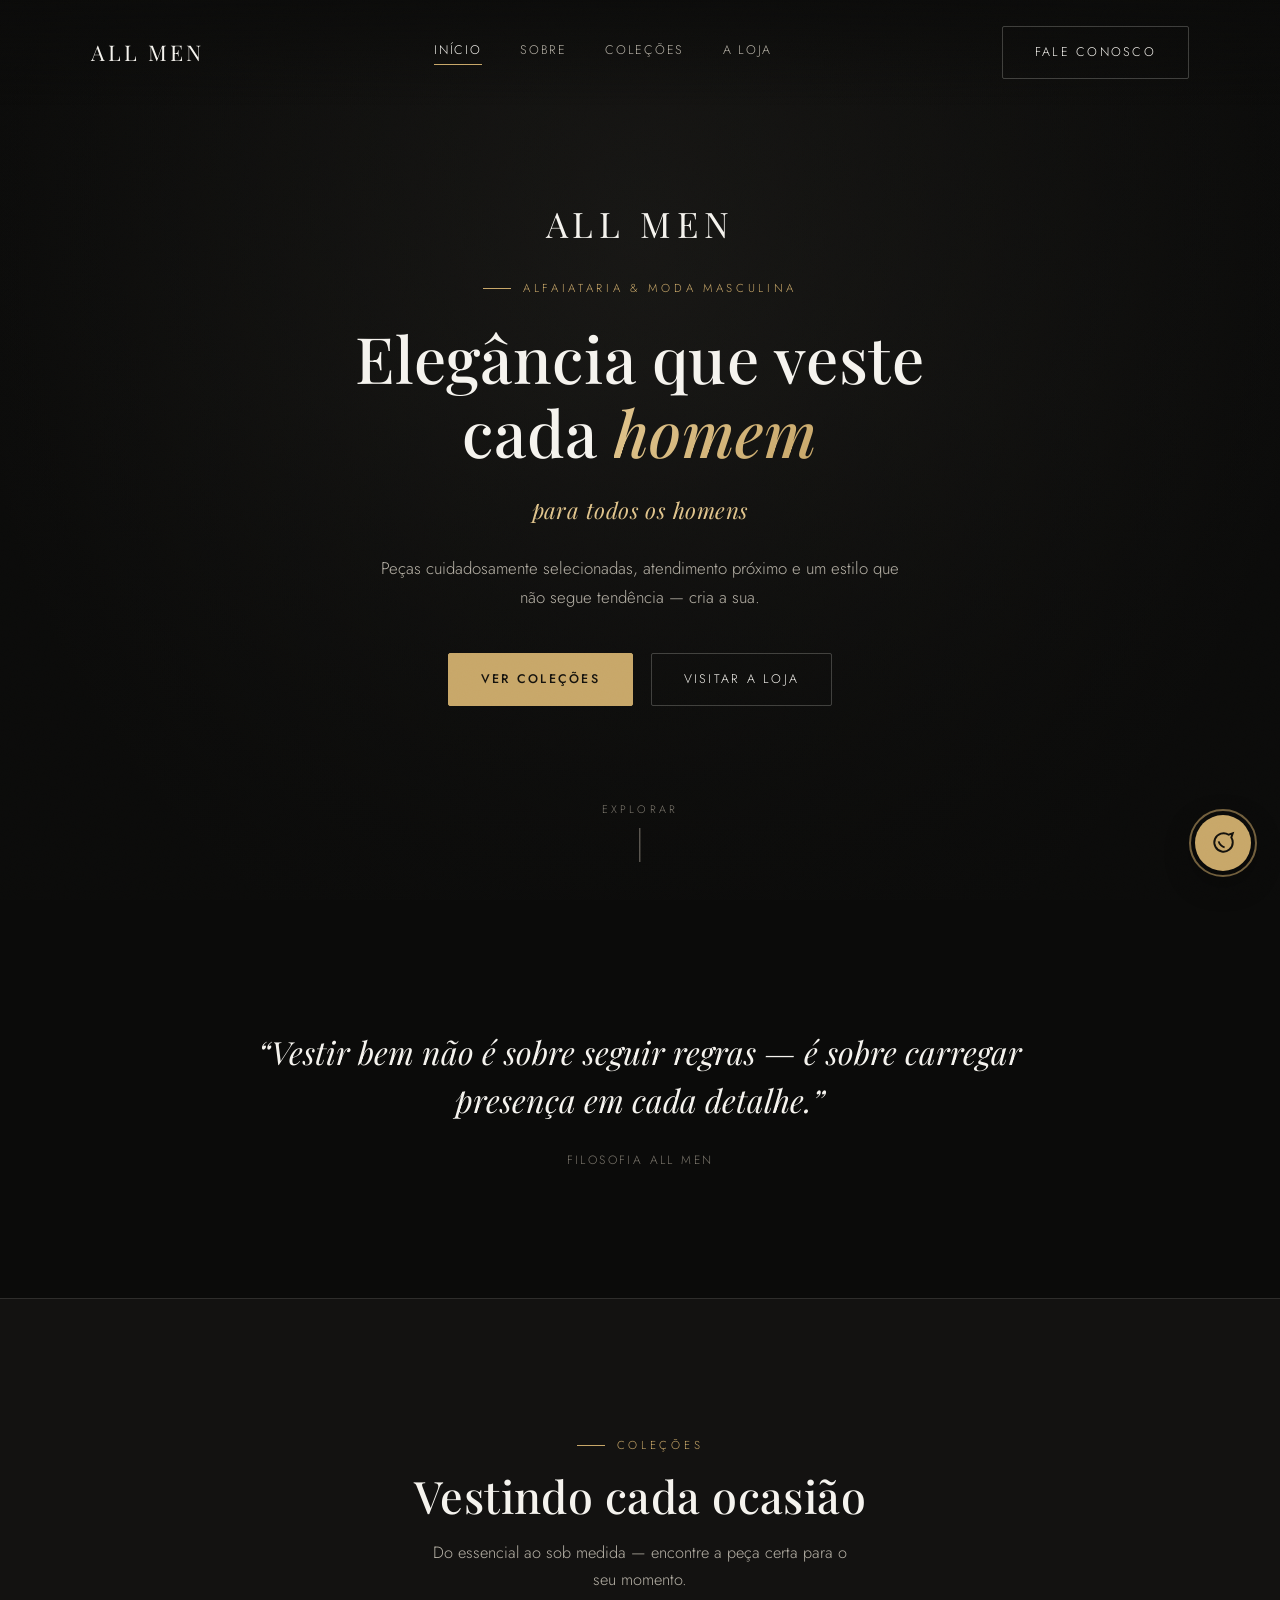
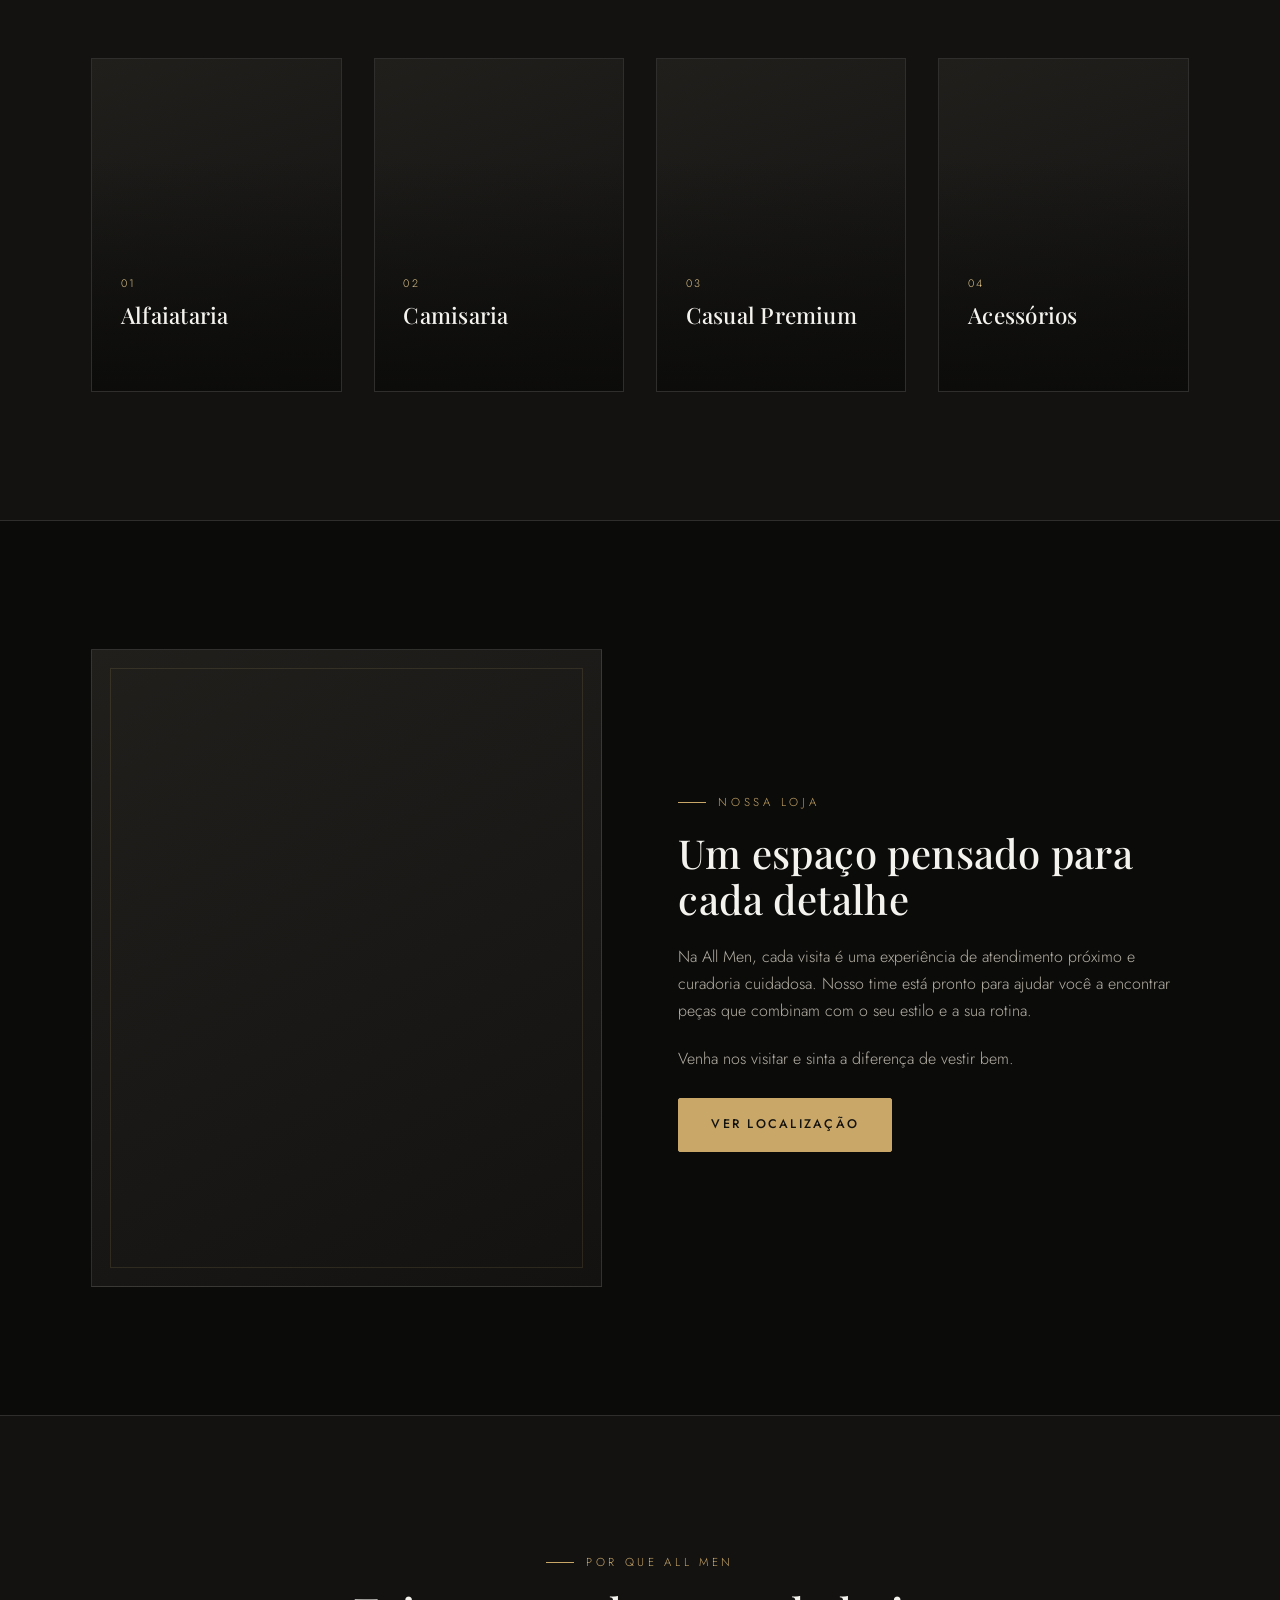
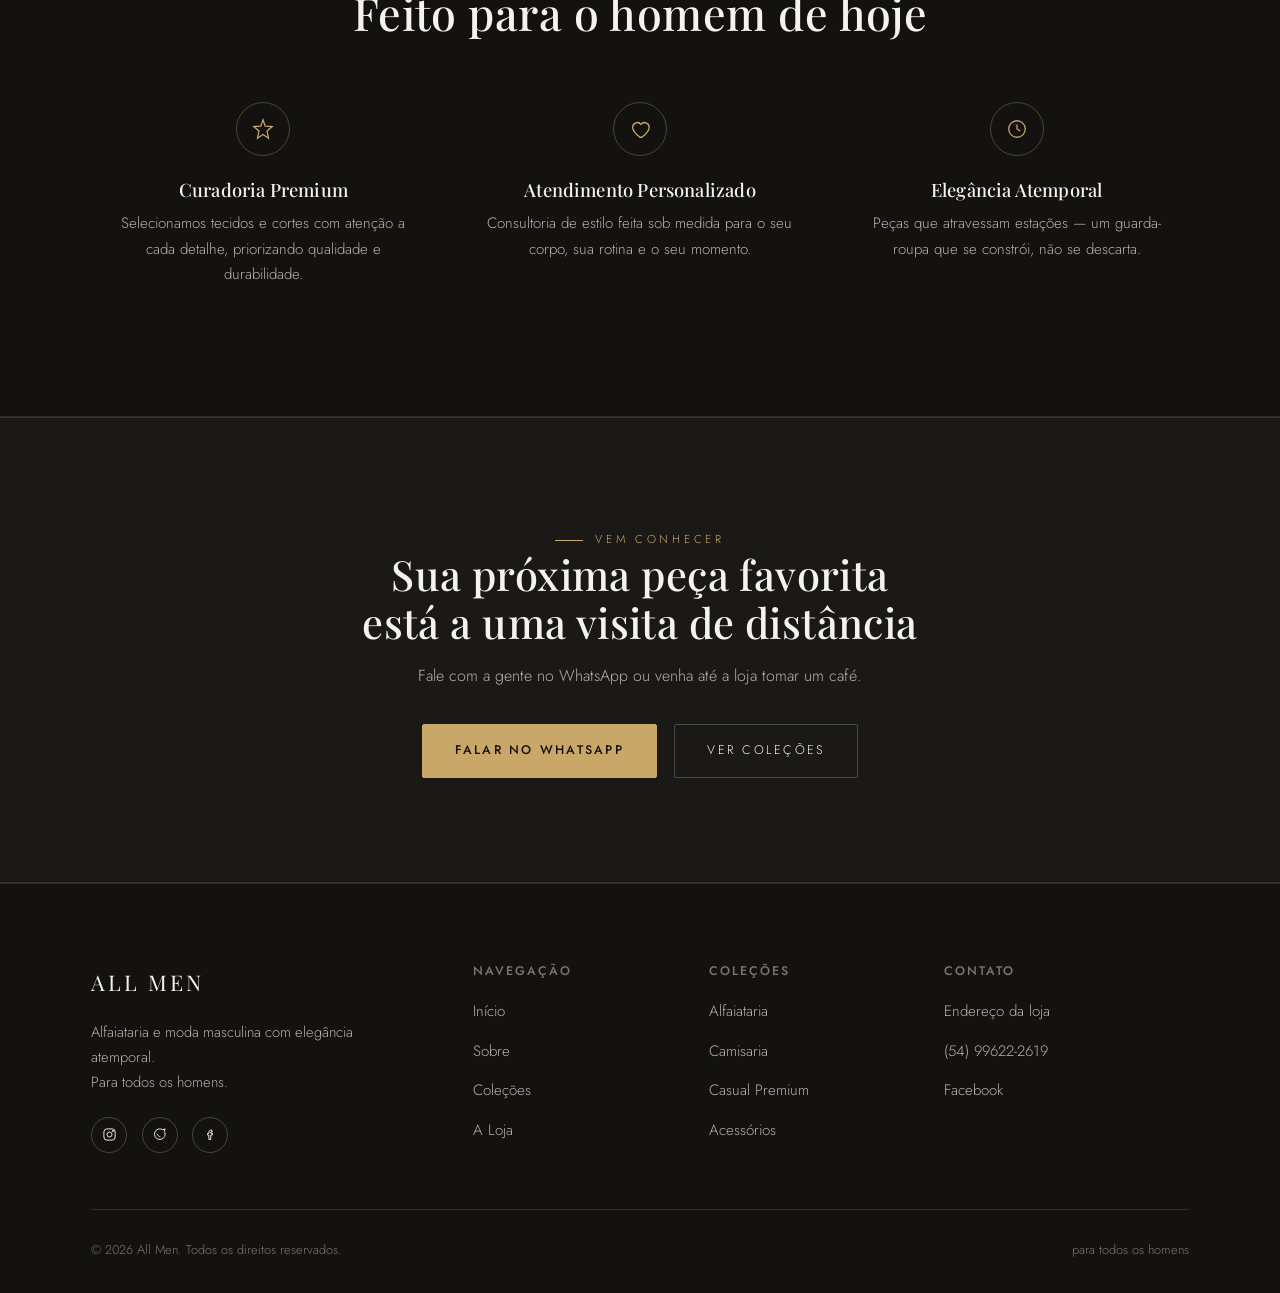
==== commit f7dd8604: "Add premium visual polish pass Subtle page fade-in, editorial grain texture, hero Ken Burns zoom wit" ====
--- a/index.html
+++ b/index.html
@@ -93,7 +93,7 @@
     <img class="hero-logo" src="assets/img/logo.png" alt="All Men" onerror="this.style.display='none'">
     <span class="hero-word">ALL MEN</span>
     <span class="eyebrow">Alfaiataria &amp; Moda Masculina</span>
-    <h1>Elegância que veste cada homem</h1>
+    <h1>Elegância que veste cada <span class="accent-text">homem</span></h1>
     <p class="tagline">para todos os homens</p>
     <p class="lede">Peças cuidadosamente selecionadas, atendimento próximo e um estilo que não segue tendência — cria a sua.</p>
     <div class="hero-actions">
@@ -279,6 +279,10 @@
   </div>
 </footer>
 
+<button type="button" class="back-to-top" aria-label="Voltar ao topo">
+  <svg viewBox="0 0 24 24" fill="none" stroke="currentColor" stroke-width="1.8"><path d="M12 19V5"/><path d="M5 12l7-7 7 7"/></svg>
+</button>
+
 <a href="https://wa.me/5554996222619" class="wa-float" target="_blank" rel="noopener" aria-label="Fale conosco no WhatsApp">
   <svg viewBox="0 0 24 24" fill="none" stroke="currentColor" stroke-width="1.8"><path d="M21 11.5a8.5 8.5 0 1 1-3.8-7.1L21 3l-1.3 3.9a8.46 8.46 0 0 1 1.3 4.6z"/><path d="M8 10.5s.5 2 2 3.5 3.5 2 3.5 2"/></svg>
 </a>
--- a/assets/css/style.css
+++ b/assets/css/style.css
@@ -47,6 +47,24 @@
   line-height: 1.7;
   -webkit-font-smoothing: antialiased;
   overflow-x: hidden;
+  animation: pageFadeIn 0.7s var(--ease) both;
+}
+
+@keyframes pageFadeIn {
+  from { opacity: 0; }
+  to { opacity: 1; }
+}
+
+/* Textura sutil de grão, para um acabamento mais editorial/premium */
+body::before {
+  content: "";
+  position: fixed;
+  inset: 0;
+  z-index: 9999;
+  pointer-events: none;
+  opacity: 0.035;
+  mix-blend-mode: overlay;
+  background-image: url("data:image/svg+xml;utf8,<svg xmlns='http://www.w3.org/2000/svg' width='180' height='180'><filter id='n'><feTurbulence type='fractalNoise' baseFrequency='0.85' numOctaves='2' stitchTiles='stitch'/></filter><rect width='100%25' height='100%25' filter='url(%23n)'/></svg>");
 }
 
 img {
@@ -154,12 +172,31 @@
   border-color: var(--color-accent);
   color: #14120d;
   font-weight: 500;
+  position: relative;
+  overflow: hidden;
+}
+
+.btn-primary::after {
+  content: "";
+  position: absolute;
+  top: 0;
+  left: -60%;
+  width: 40%;
+  height: 100%;
+  background: linear-gradient(120deg, transparent, rgba(255, 255, 255, 0.45), transparent);
+  transform: skewX(-20deg);
+  transition: left 0.7s var(--ease);
 }
 
 .btn-primary:hover {
   background: var(--color-accent-strong);
   border-color: var(--color-accent-strong);
   transform: translateY(-2px);
+  box-shadow: 0 12px 28px -10px rgba(200, 167, 105, 0.55);
+}
+
+.btn-primary:hover::after {
+  left: 130%;
 }
 
 .btn-ghost {
@@ -297,7 +334,10 @@
 
 .hero-media {
   position: absolute;
-  inset: 0;
+  left: 0;
+  right: 0;
+  top: -90px;
+  bottom: -90px;
   z-index: 0;
   background:
     radial-gradient(ellipse at 50% 30%, var(--color-surface-2) 0%, var(--color-bg) 75%);
@@ -308,6 +348,13 @@
   height: 100%;
   object-fit: cover;
   filter: grayscale(35%) brightness(0.55);
+  animation: heroKenBurns 22s ease-in-out infinite alternate;
+  will-change: transform;
+}
+
+@keyframes heroKenBurns {
+  from { transform: scale(1) translate3d(0, 0, 0); }
+  to { transform: scale(1.09) translate3d(-1%, -1%, 0); }
 }
 
 .hero-media::after {
@@ -349,6 +396,14 @@
   color: var(--color-text);
   max-width: 16ch;
   margin: 0 auto;
+}
+
+.hero-content h1 .accent-text {
+  background: linear-gradient(120deg, var(--color-accent-strong), var(--color-accent));
+  -webkit-background-clip: text;
+  background-clip: text;
+  color: transparent;
+  font-style: italic;
 }
 
 .hero-content .tagline {
@@ -494,12 +549,13 @@
 .card {
   background: var(--color-surface);
   border: 1px solid var(--color-line);
-  transition: transform 0.4s var(--ease), border-color 0.4s var(--ease);
+  transition: transform 0.45s var(--ease), border-color 0.45s var(--ease), box-shadow 0.45s var(--ease);
 }
 
 .card:hover {
-  transform: translateY(-6px);
-  border-color: var(--color-line-strong);
+  transform: translateY(-8px);
+  border-color: var(--color-accent-soft);
+  box-shadow: 0 24px 48px -24px rgba(200, 167, 105, 0.35);
 }
 
 .card-media {
@@ -577,6 +633,13 @@
   border: 1px solid var(--color-line);
   display: flex;
   align-items: flex-end;
+  transition: transform 0.45s var(--ease), border-color 0.45s var(--ease), box-shadow 0.45s var(--ease);
+}
+
+.feature-card:hover {
+  transform: translateY(-6px);
+  border-color: var(--color-accent-soft);
+  box-shadow: 0 24px 48px -24px rgba(200, 167, 105, 0.3);
 }
 
 .feature-card .bg {
@@ -1012,6 +1075,22 @@
   transition: transform 0.3s var(--ease);
 }
 
+.wa-float::before {
+  content: "";
+  position: absolute;
+  inset: -6px;
+  border-radius: 50%;
+  border: 2px solid var(--color-accent);
+  opacity: 0.55;
+  animation: waPulse 2.6s var(--ease) infinite;
+  pointer-events: none;
+}
+
+@keyframes waPulse {
+  0% { transform: scale(0.85); opacity: 0.55; }
+  100% { transform: scale(1.55); opacity: 0; }
+}
+
 .wa-float:hover {
   transform: scale(1.08);
 }
@@ -1020,6 +1099,62 @@
   width: 26px;
   height: 26px;
   color: #14120d;
+  position: relative;
+}
+
+/* ---------------------------------- Voltar ao topo ---------------------------------- */
+
+.back-to-top {
+  position: fixed;
+  bottom: 1.8rem;
+  right: 5.4rem;
+  z-index: 90;
+  width: 44px;
+  height: 44px;
+  border-radius: 50%;
+  background: var(--color-surface);
+  border: 1px solid var(--color-line-strong);
+  display: flex;
+  align-items: center;
+  justify-content: center;
+  color: var(--color-text);
+  cursor: pointer;
+  opacity: 0;
+  visibility: hidden;
+  transform: translateY(10px);
+  transition: all 0.35s var(--ease);
+}
+
+.back-to-top.is-visible {
+  opacity: 1;
+  visibility: visible;
+  transform: translateY(0);
+}
+
+.back-to-top:hover {
+  border-color: var(--color-accent);
+  color: var(--color-accent);
+  transform: translateY(-3px);
+}
+
+.back-to-top svg {
+  width: 18px;
+  height: 18px;
+}
+
+@media (max-width: 640px) {
+  .back-to-top {
+    right: 4.8rem;
+    width: 40px;
+    height: 40px;
+    bottom: 1.6rem;
+  }
+  .wa-float {
+    width: 50px;
+    height: 50px;
+    bottom: 1.6rem;
+    right: 1.6rem;
+  }
 }
 
 /* ---------------------------------- Reveal on scroll ---------------------------------- */
@@ -1033,6 +1168,27 @@
 .reveal.is-visible {
   opacity: 1;
   transform: translateY(0);
+}
+
+/* Efeito cascata nos grids: cada item revela um pouco depois do anterior */
+.grid .reveal:nth-child(1) { transition-delay: 0s; }
+.grid .reveal:nth-child(2) { transition-delay: 0.09s; }
+.grid .reveal:nth-child(3) { transition-delay: 0.18s; }
+.grid .reveal:nth-child(4) { transition-delay: 0.27s; }
+.grid .reveal:nth-child(5) { transition-delay: 0.36s; }
+.grid .reveal:nth-child(6) { transition-delay: 0.45s; }
+
+/* Respeita quem prefere menos animação */
+@media (prefers-reduced-motion: reduce) {
+  * {
+    animation-duration: 0.001ms !important;
+    animation-iteration-count: 1 !important;
+    transition-duration: 0.001ms !important;
+    scroll-behavior: auto !important;
+  }
+  .wa-float::before {
+    display: none;
+  }
 }
 
 /* ---------------------------------- Responsive ---------------------------------- */
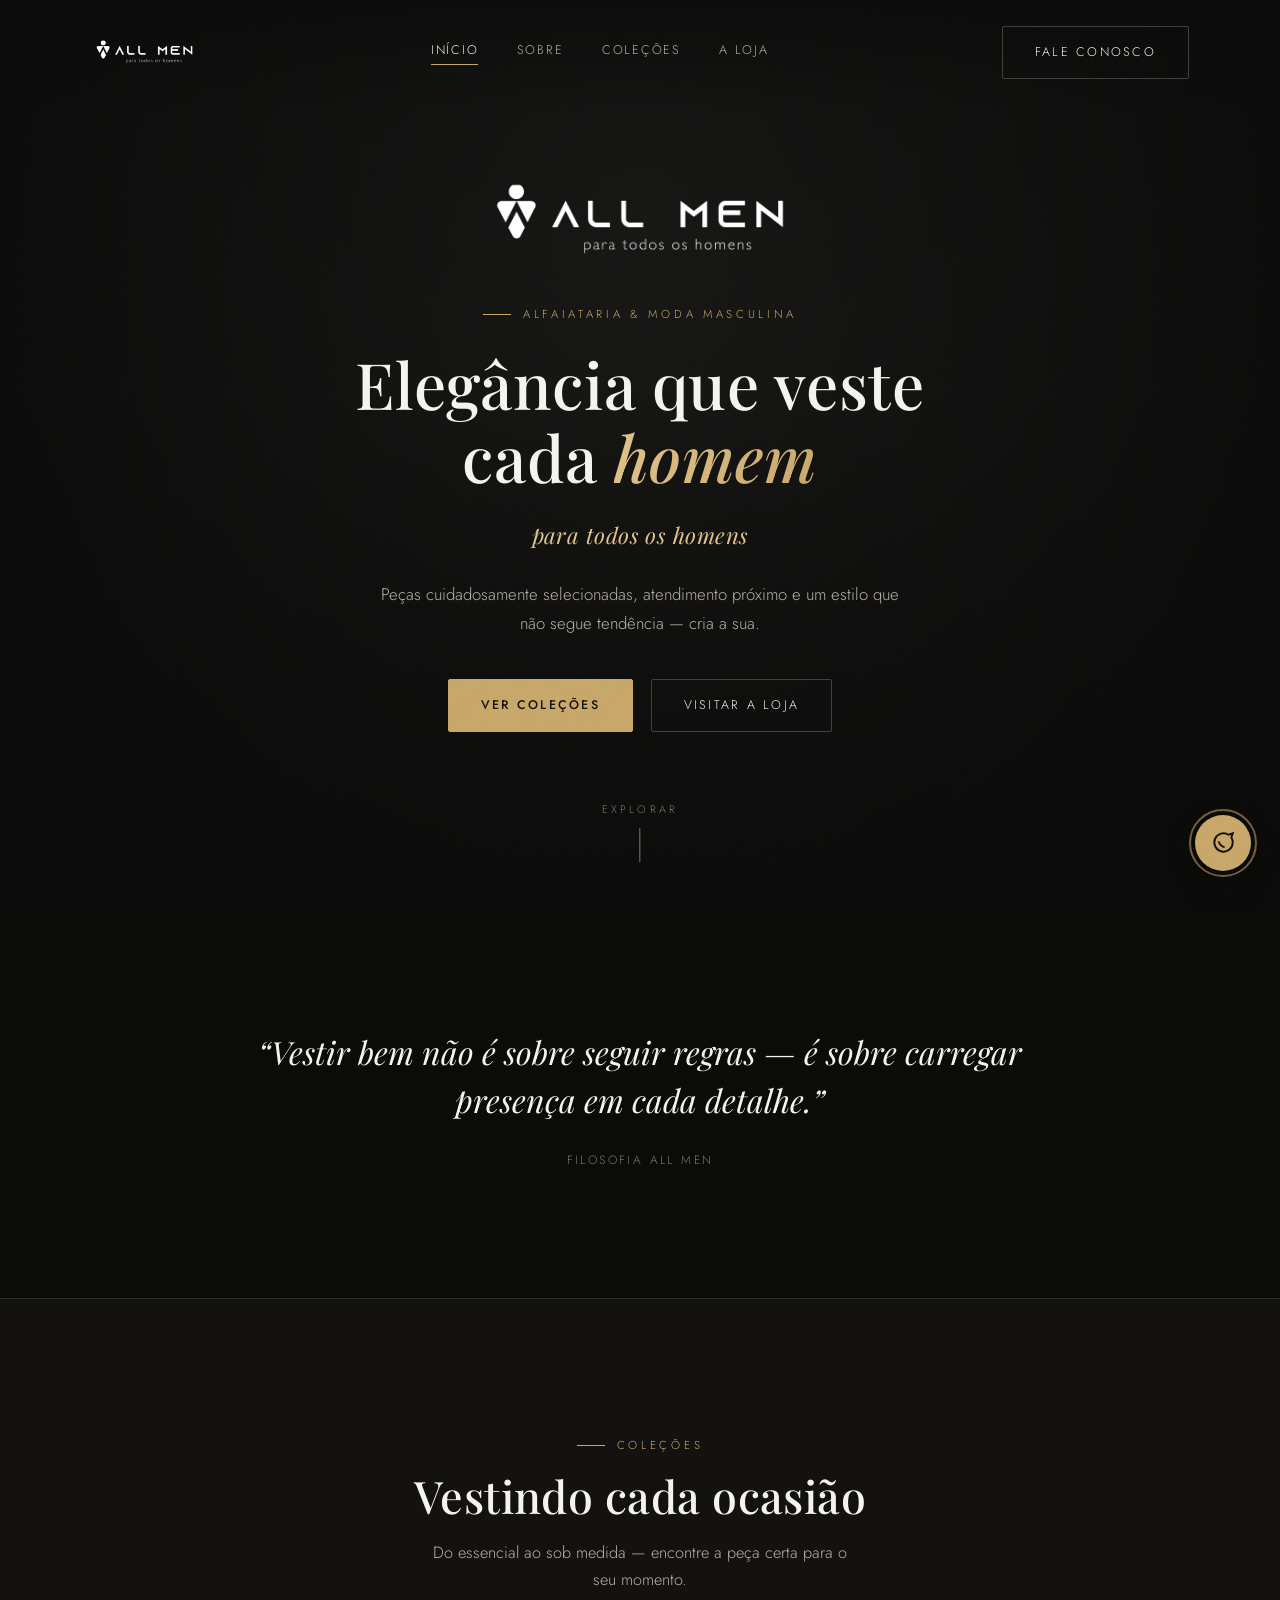
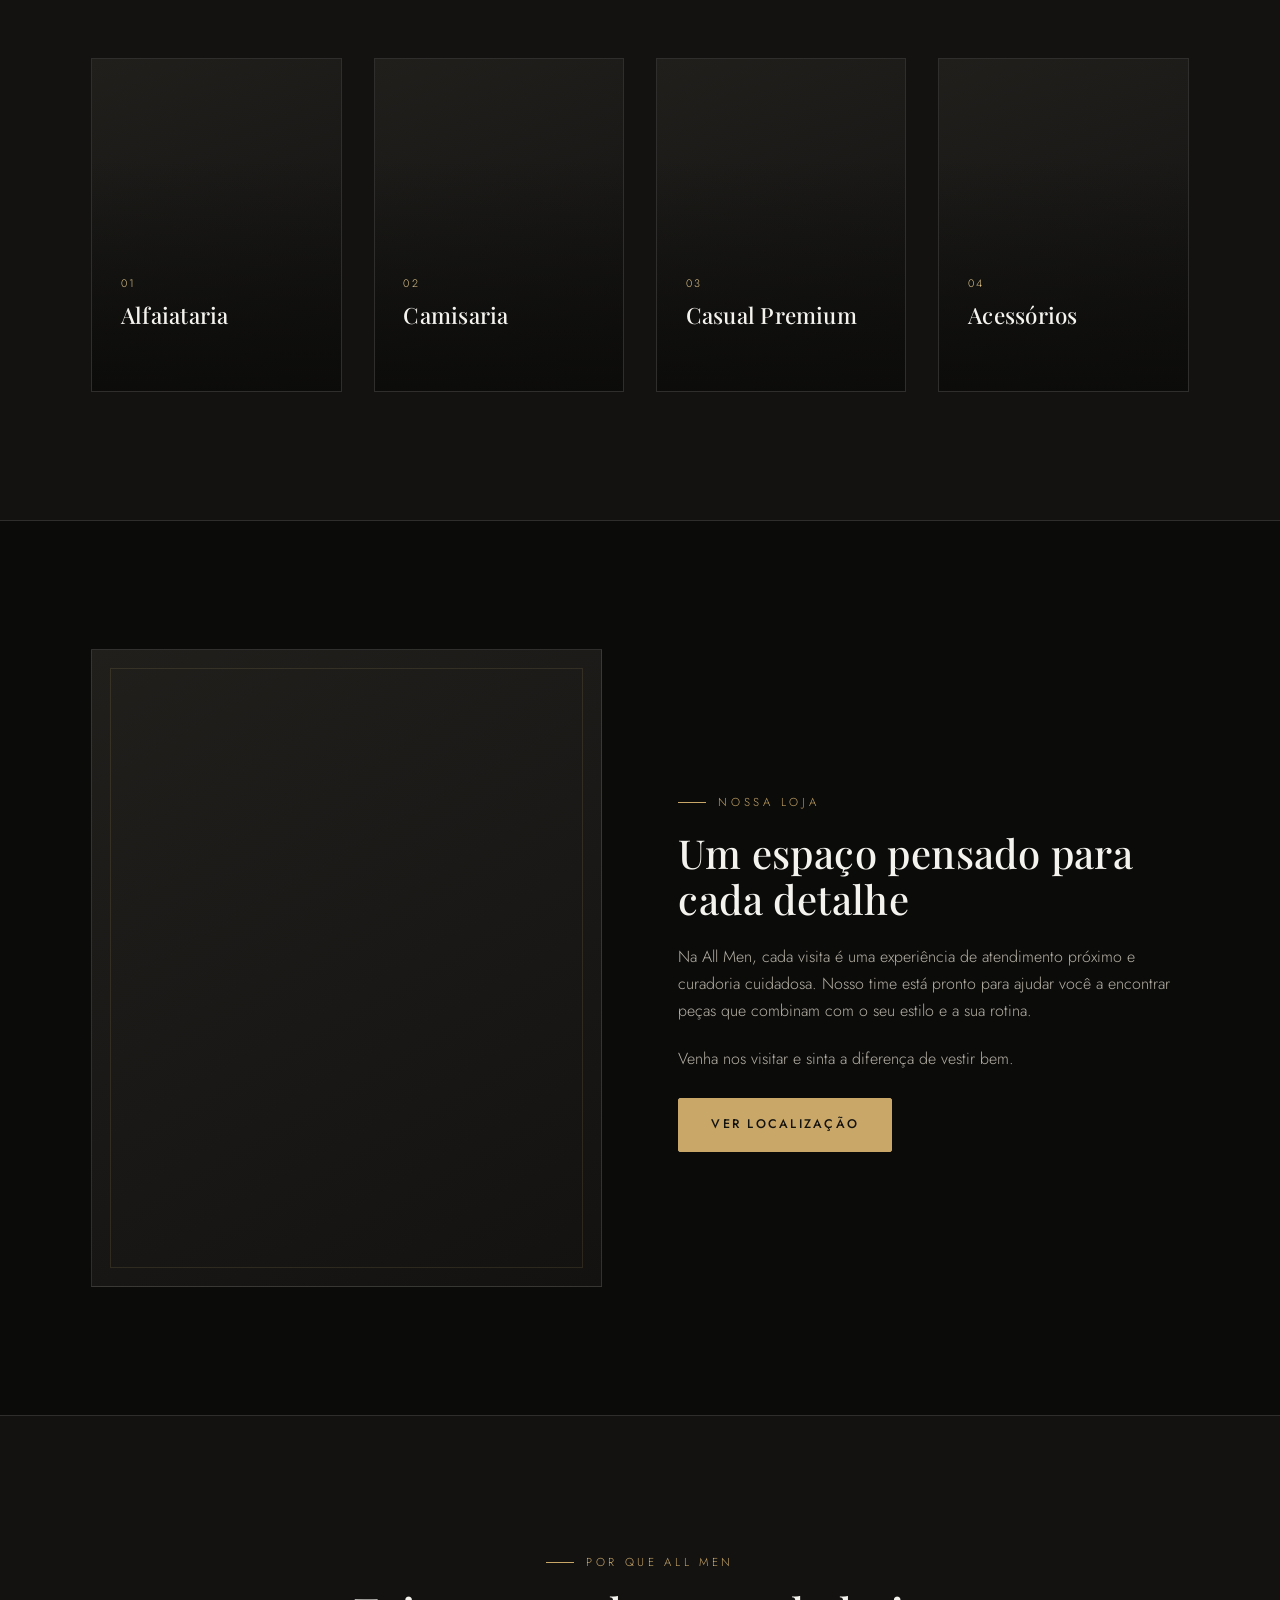
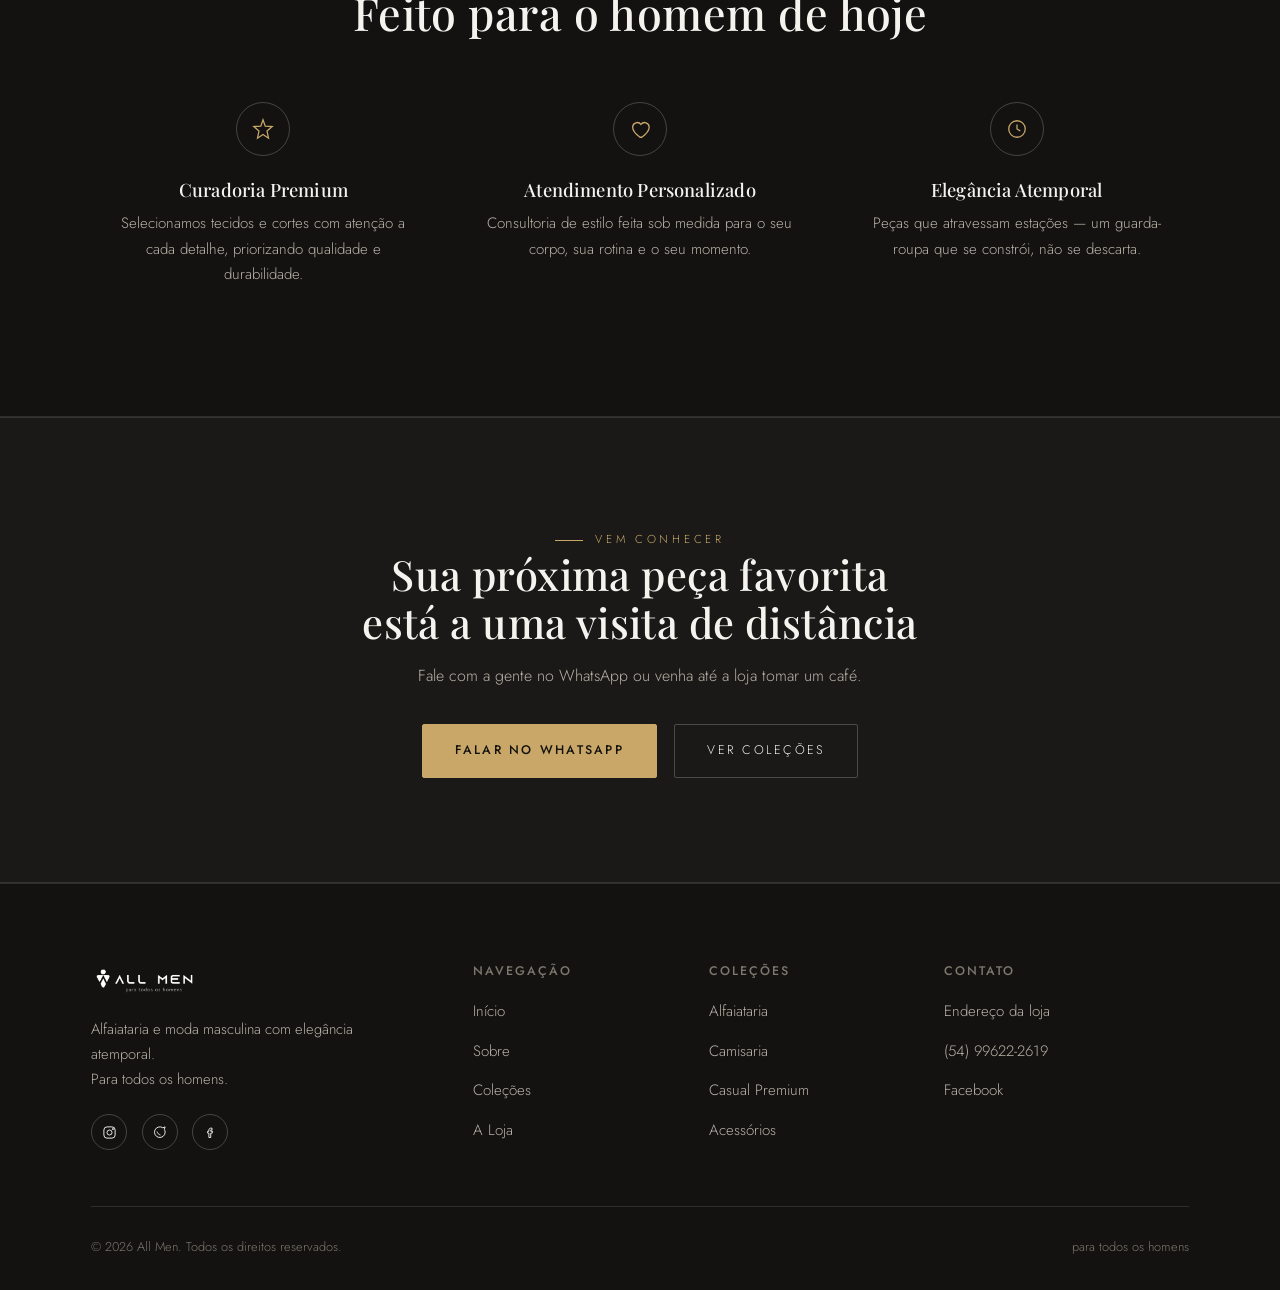
==== commit e8b0dffc: "Add official logo assets from Brandbook and clean up wordmark usage Extract black/white logo lockups" ====
--- a/index.html
+++ b/index.html
@@ -22,7 +22,7 @@
 <meta name="twitter:title" content="All Men — Moda Masculina Sofisticada em Farroupilha, RS">
 <meta name="twitter:description" content="All Men é uma loja de moda masculina sofisticada em Farroupilha, RS. Alfaiataria, camisaria e peças casuais premium. Para todos os homens.">
 <meta name="twitter:image" content="https://pabliitoxd.github.io/allmen/assets/img/logo.png">
-<link rel="icon" type="image/png" href="assets/img/logo.png">
+<link rel="icon" type="image/png" href="assets/img/favicon.png">
 <link rel="stylesheet" href="assets/css/style.css">
 <script type="application/ld+json">
 {
@@ -67,8 +67,7 @@
 <header class="site-header">
   <div class="container">
     <a href="index.html" class="brand">
-      <img src="assets/img/logo.png" alt="All Men" onerror="this.style.display='none'">
-      <span class="brand-word">ALL MEN</span>
+      <img src="assets/img/logo-white.png" alt="All Men" onerror="this.style.display='none'">
     </a>
     <nav class="main-nav">
       <a href="index.html" class="active">Início</a>
@@ -90,8 +89,7 @@
     <img src="assets/img/loja-1.jpg" alt="Interior da loja All Men" onerror="this.style.display='none'">
   </div>
   <div class="hero-content">
-    <img class="hero-logo" src="assets/img/logo.png" alt="All Men" onerror="this.style.display='none'">
-    <span class="hero-word">ALL MEN</span>
+    <img class="hero-logo" src="assets/img/logo-white.png" alt="All Men" onerror="this.style.display='none'">
     <span class="eyebrow">Alfaiataria &amp; Moda Masculina</span>
     <h1>Elegância que veste cada <span class="accent-text">homem</span></h1>
     <p class="tagline">para todos os homens</p>
@@ -229,8 +227,7 @@
     <div class="footer-grid">
       <div class="footer-brand">
         <span class="brand">
-          <img src="assets/img/logo.png" alt="All Men" onerror="this.style.display='none'">
-          <span class="brand-word">ALL MEN</span>
+          <img src="assets/img/logo-white.png" alt="All Men" onerror="this.style.display='none'">
         </span>
         <p>Alfaiataria e moda masculina com elegância atemporal.<br>Para todos os homens.</p>
         <div class="footer-social">
--- a/assets/css/style.css
+++ b/assets/css/style.css
@@ -375,16 +375,8 @@
 }
 
 .hero-logo {
-  max-width: 96px;
-  margin-bottom: 1.6rem;
-}
-
-.hero-word {
-  display: block;
-  font-family: var(--font-display);
-  font-size: clamp(1.7rem, 3vw, 2.2rem);
-  letter-spacing: 0.16em;
-  margin-bottom: 1.6rem;
+  width: clamp(220px, 26vw, 320px);
+  margin-bottom: 2.2rem;
 }
 
 .hero-content .eyebrow {
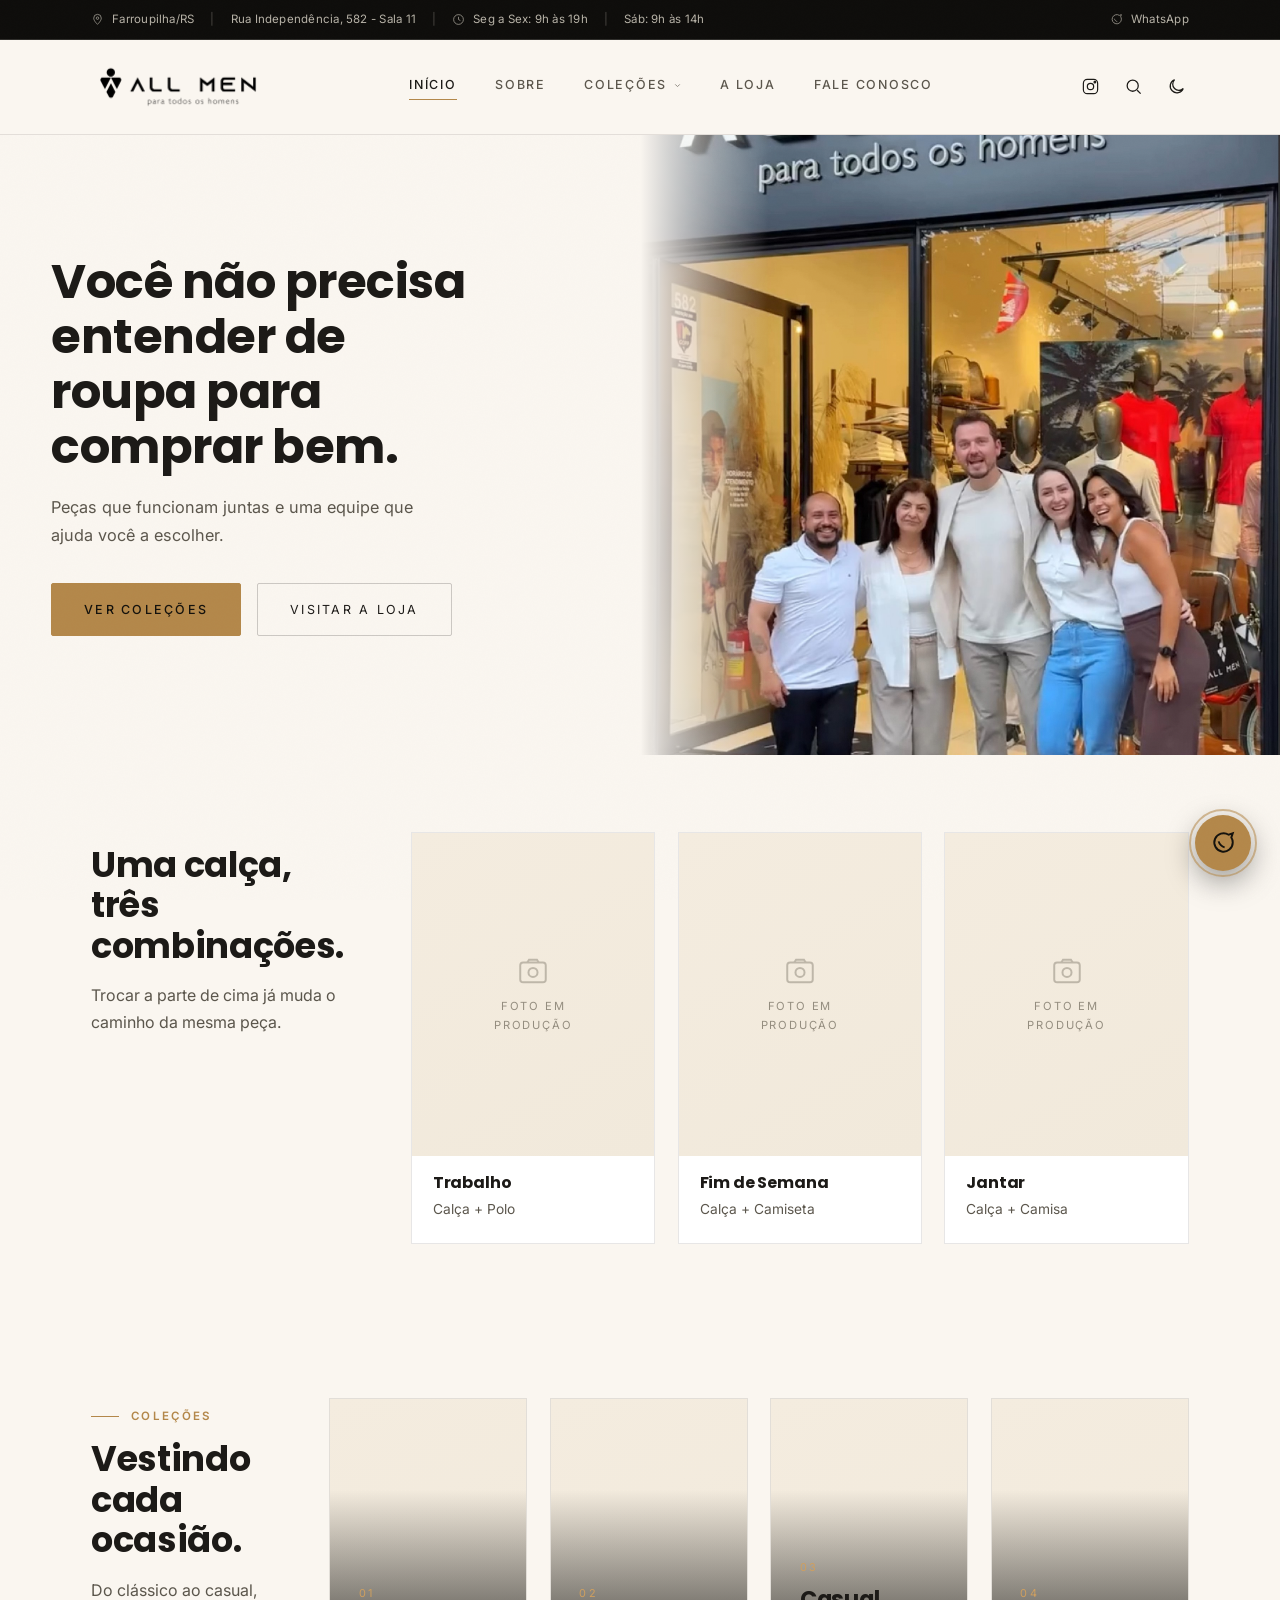
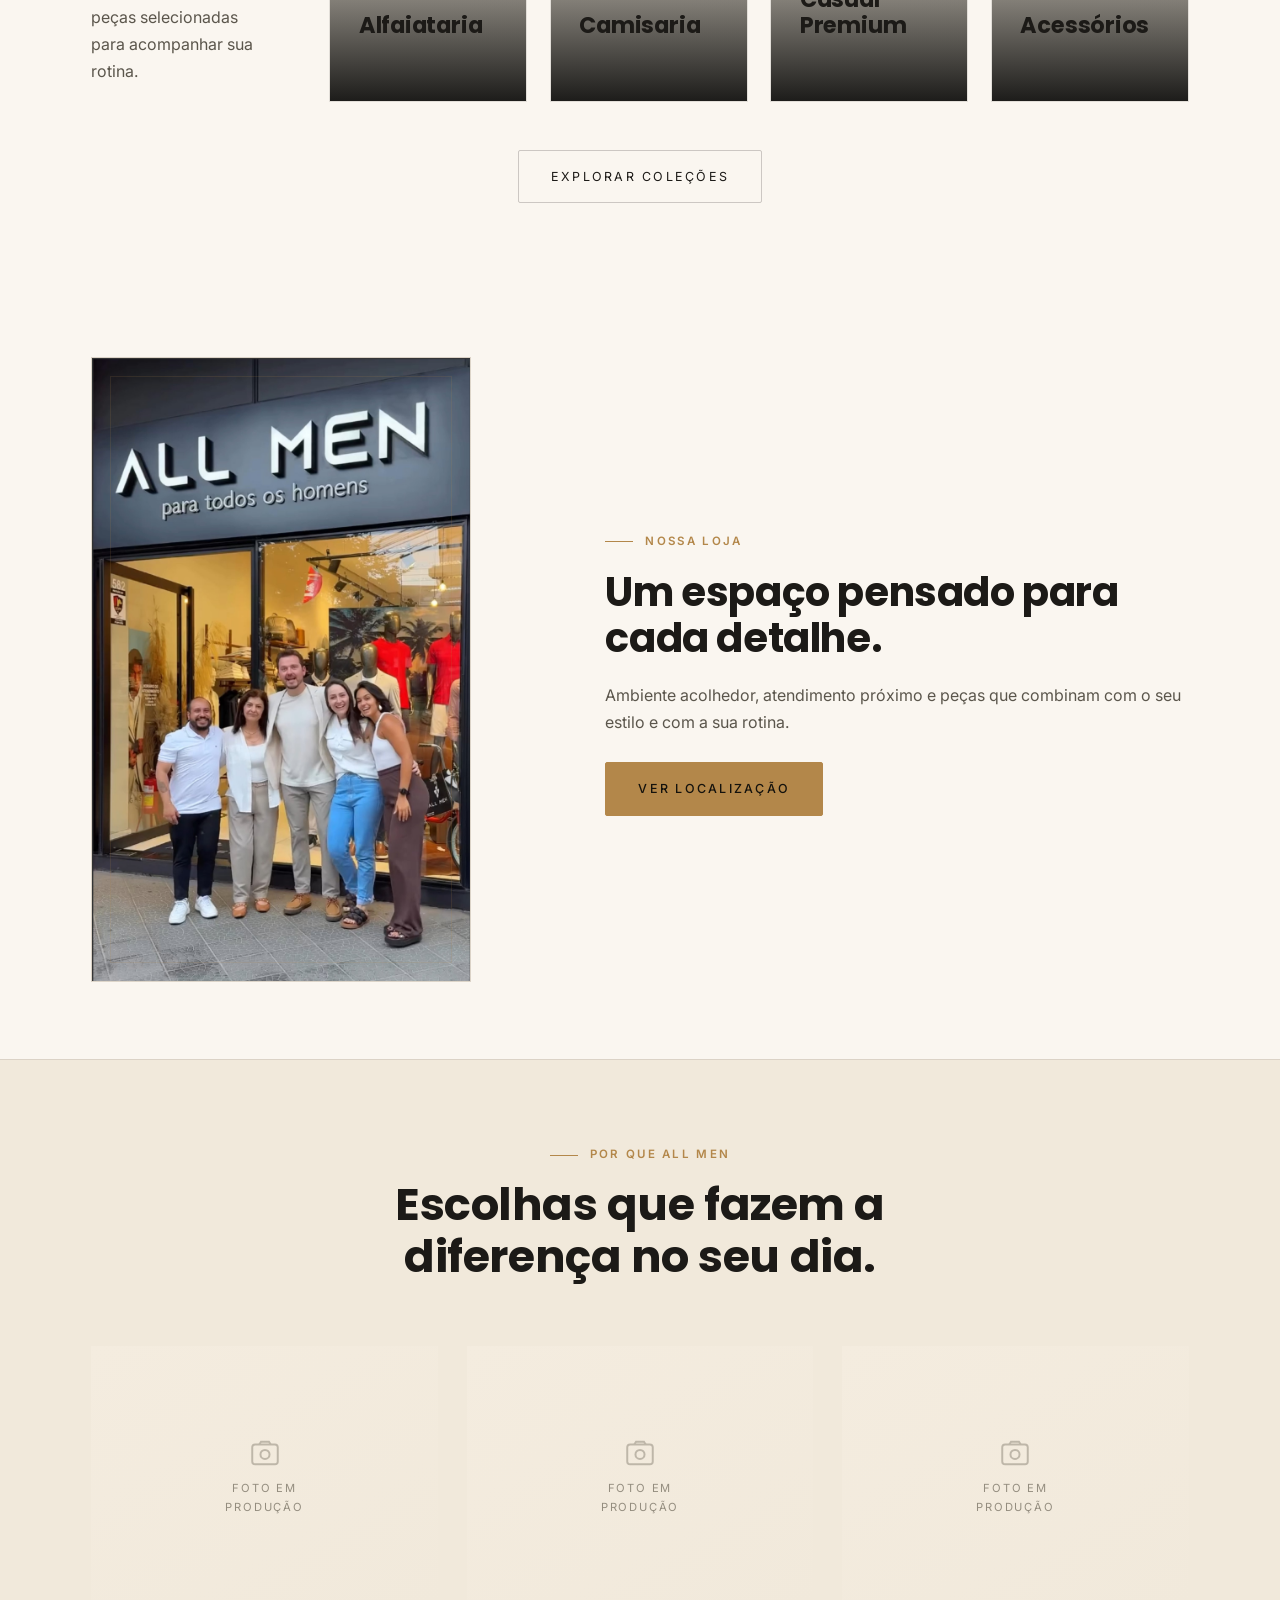
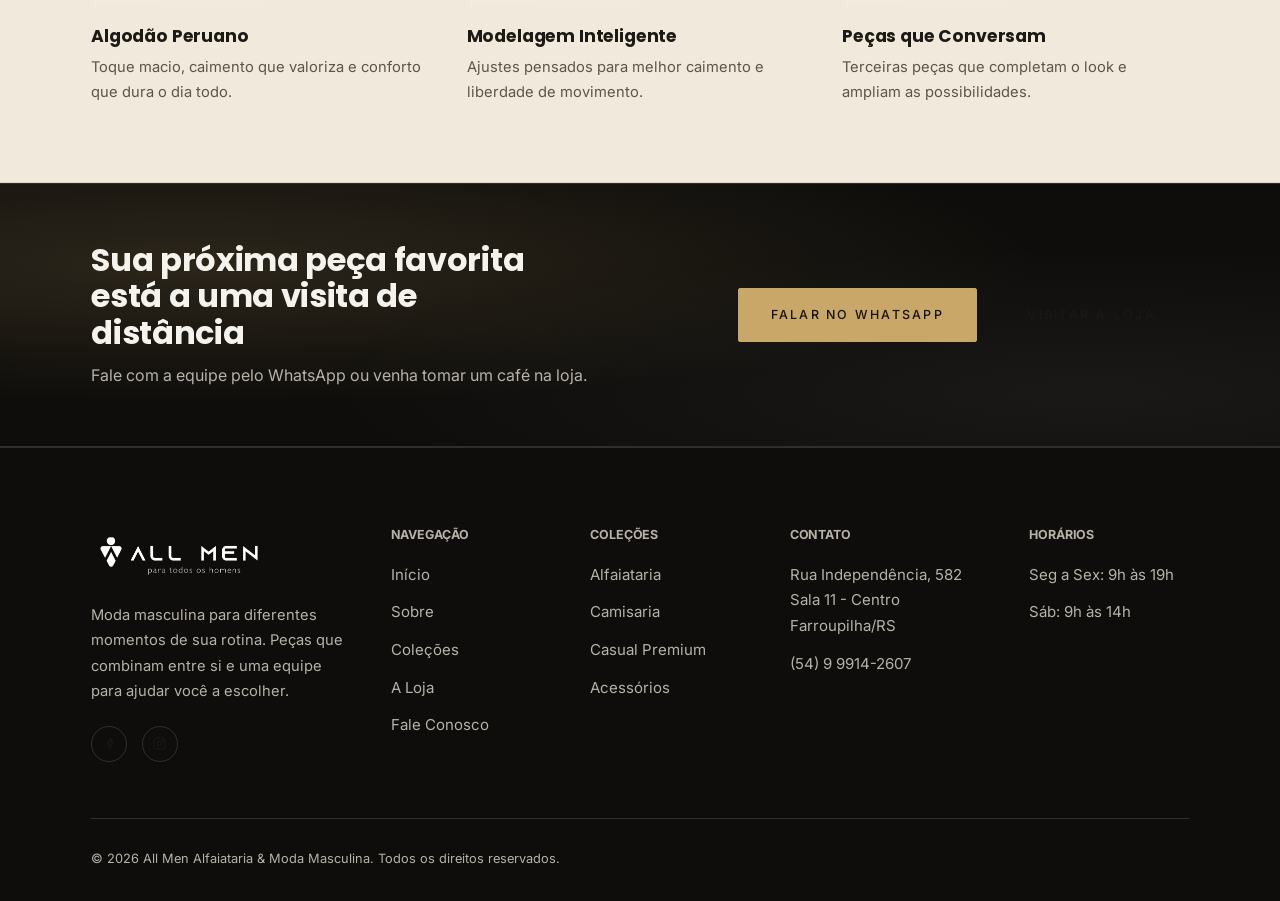
==== commit f0caaf37: "Replace homepage with the new light/dark layout index.html now uses the new hero-split design with t" ====
--- a/index.html
+++ b/index.html
@@ -2,6 +2,17 @@
 <html lang="pt-BR">
 <head>
 <meta charset="UTF-8">
+<script>
+// Aplica o tema (claro/escuro) antes do primeiro paint, para não haver flash.
+// Prioridade: escolha manual salva > preferência do sistema/navegador > escuro.
+(function () {
+  try {
+    var saved = localStorage.getItem("allmen-theme");
+    var theme = saved || (window.matchMedia("(prefers-color-scheme: light)").matches ? "light" : "dark");
+    document.documentElement.setAttribute("data-theme", theme);
+  } catch (e) {}
+})();
+</script>
 <meta name="viewport" content="width=device-width, initial-scale=1.0">
 <title>All Men — Moda Masculina Sofisticada em Farroupilha, RS</title>
 <meta name="description" content="All Men é uma loja de moda masculina sofisticada em Farroupilha, RS. Alfaiataria, camisaria e peças casuais premium. Para todos os homens.">
@@ -10,7 +21,7 @@
 <meta name="theme-color" content="#0b0b0a">
 <link rel="preconnect" href="https://fonts.googleapis.com">
 <link rel="preconnect" href="https://fonts.gstatic.com" crossorigin>
-<link href="https://fonts.googleapis.com/css2?family=Playfair+Display:wght@400;500;600;700&family=Jost:wght@300;400;500;600&display=swap" rel="stylesheet">
+<link href="https://fonts.googleapis.com/css2?family=Poppins:wght@500;600;700;800&family=Inter:wght@300;400;500;600;700&display=swap" rel="stylesheet">
 <meta property="og:type" content="website">
 <meta property="og:site_name" content="All Men">
 <meta property="og:locale" content="pt_BR">
@@ -24,6 +35,7 @@
 <meta name="twitter:image" content="https://pabliitoxd.github.io/allmen/assets/img/logo.png">
 <link rel="icon" type="image/png" href="assets/img/favicon.png">
 <link rel="stylesheet" href="assets/css/style.css">
+<link rel="stylesheet" href="assets/css/redesign.css">
 <script type="application/ld+json">
 {
   "@context": "https://schema.org",
@@ -62,21 +74,60 @@
 }
 </script>
 </head>
-<body>
+<body class="layout-v2">
+
+<div class="topbar">
+  <div class="container">
+    <div class="topbar-left">
+      <span class="topbar-item">
+        <svg viewBox="0 0 24 24" fill="none" stroke="currentColor" stroke-width="1.5"><path d="M12 21s-7-6.4-7-11.5A7 7 0 0 1 19 9.5C19 14.6 12 21 12 21z"/><circle cx="12" cy="9.5" r="2.3"/></svg>
+        Farroupilha/RS
+      </span>
+      <span class="topbar-sep">|</span>
+      <span class="topbar-item">Rua Independência, 582 - Sala 11</span>
+      <span class="topbar-sep">|</span>
+      <span class="topbar-item">
+        <svg viewBox="0 0 24 24" fill="none" stroke="currentColor" stroke-width="1.5"><circle cx="12" cy="12" r="9"/><path d="M12 7v5l3.5 2"/></svg>
+        Seg a Sex: 9h às 19h
+      </span>
+      <span class="topbar-sep">|</span>
+      <span class="topbar-item">Sáb: 9h às 14h</span>
+    </div>
+    <a class="topbar-item" href="https://wa.me/5554996222619" target="_blank" rel="noopener">
+      <svg viewBox="0 0 24 24" fill="none" stroke="currentColor" stroke-width="1.5"><path d="M21 11.5a8.5 8.5 0 1 1-3.8-7.1L21 3l-1.3 3.9a8.46 8.46 0 0 1 1.3 4.6z"/><path d="M8 10.5s.5 2 2 3.5 3.5 2 3.5 2"/></svg>
+      WhatsApp
+    </a>
+  </div>
+</div>
 
 <header class="site-header">
   <div class="container">
     <a href="index.html" class="brand">
-      <img src="assets/img/logo-white.png" alt="All Men" onerror="this.style.display='none'">
+      <img class="brand-logo-light" src="assets/img/logo.png" alt="All Men" onerror="this.style.display='none'">
+      <img class="brand-logo-dark" src="assets/img/logo-white.png" alt="All Men" onerror="this.style.display='none'">
     </a>
     <nav class="main-nav">
       <a href="index.html" class="active">Início</a>
       <a href="sobre.html">Sobre</a>
-      <a href="colecoes.html">Coleções</a>
+      <a href="colecoes.html">Coleções
+        <svg class="nav-caret" viewBox="0 0 24 24" fill="none" stroke="currentColor" stroke-width="2.5"><path d="M6 9l6 6 6-6"/></svg>
+      </a>
       <a href="loja.html">A Loja</a>
+      <a href="https://wa.me/5554996222619" target="_blank" rel="noopener">Fale Conosco</a>
     </nav>
     <div class="header-cta">
-      <a href="https://wa.me/5554996222619" class="btn btn-ghost" target="_blank" rel="noopener">Fale Conosco</a>
+      <div class="header-icons">
+        <a class="icon-btn" href="https://www.instagram.com/allmenfarroupilha" target="_blank" rel="noopener" aria-label="Instagram">
+          <svg viewBox="0 0 24 24" fill="none" stroke="currentColor" stroke-width="1.5"><rect x="3" y="3" width="18" height="18" rx="5"/><circle cx="12" cy="12" r="4"/><circle cx="17.5" cy="6.5" r="1"/></svg>
+        </a>
+        <a class="icon-btn" href="colecoes.html" aria-label="Buscar peças">
+          <svg viewBox="0 0 24 24" fill="none" stroke="currentColor" stroke-width="1.6"><circle cx="11" cy="11" r="7"/><path d="M21 21l-4.35-4.35"/></svg>
+        </a>
+        <button type="button" class="icon-btn theme-toggle" aria-label="Alternar tema claro/escuro" aria-pressed="false">
+          <svg class="icon-sun" viewBox="0 0 24 24" fill="none" stroke="currentColor" stroke-width="1.6"><circle cx="12" cy="12" r="4.2"/><path d="M12 2.5v2.4M12 19.1v2.4M4.2 4.2l1.7 1.7M18.1 18.1l1.7 1.7M2.5 12h2.4M19.1 12h2.4M4.2 19.8l1.7-1.7M18.1 5.9l1.7-1.7"/></svg>
+          <svg class="icon-moon" viewBox="0 0 24 24" fill="none" stroke="currentColor" stroke-width="1.6"><path d="M20.5 14.5A8.5 8.5 0 1 1 9.5 3.5a7 7 0 0 0 11 11z"/></svg>
+        </button>
+      </div>
       <button class="nav-toggle" aria-label="Abrir menu">
         <span></span><span></span><span></span>
       </button>
@@ -84,45 +135,78 @@
   </div>
 </header>
 
-<section class="hero">
-  <div class="hero-media">
-    <img src="assets/img/loja-1.jpg" alt="Interior da loja All Men" onerror="this.style.display='none'">
-  </div>
-  <div class="hero-content">
-    <img class="hero-logo" src="assets/img/logo-white.png" alt="All Men" onerror="this.style.display='none'">
-    <span class="eyebrow">Alfaiataria &amp; Moda Masculina</span>
-    <h1>Elegância que veste cada <span class="accent-text">homem</span></h1>
-    <p class="tagline">para todos os homens</p>
-    <p class="lede">Peças cuidadosamente selecionadas, atendimento próximo e um estilo que não segue tendência — cria a sua.</p>
-    <div class="hero-actions">
-      <a href="colecoes.html" class="btn btn-primary">Ver Coleções</a>
-      <a href="loja.html" class="btn btn-ghost">Visitar a Loja</a>
-    </div>
-  </div>
-  <div class="scroll-cue">
-    <span>Explorar</span>
-    <span class="line"></span>
+<section class="hero-split">
+  <div class="hero-split-inner">
+    <div class="hero-split-text reveal">
+      <h1>Você não precisa entender de roupa para comprar bem.</h1>
+      <p class="lede">Peças que funcionam juntas e uma equipe que ajuda você a escolher.</p>
+      <div class="hero-split-actions">
+        <a href="colecoes.html" class="btn btn-primary">Ver Coleções</a>
+        <a href="loja.html" class="btn btn-ghost">Visitar a Loja</a>
+      </div>
+    </div>
+    <div class="hero-split-media reveal">
+      <img src="assets/img/loja-1.jpg" alt="Interior da loja All Men" onerror="this.style.display='none'">
+    </div>
   </div>
 </section>
 
 <section class="section">
-  <div class="container">
-    <div class="quote-block reveal">
-      <blockquote>&ldquo;Vestir bem não é sobre seguir regras — é sobre carregar presença em cada detalhe.&rdquo;</blockquote>
-      <cite>Filosofia All Men</cite>
-    </div>
-  </div>
-</section>
-
-<section class="section section-alt">
-  <div class="container">
-    <div class="section-head center reveal">
-      <span class="eyebrow" style="justify-content:center">Coleções</span>
-      <h2>Vestindo cada ocasião</h2>
-      <p>Do essencial ao sob medida — encontre a peça certa para o seu momento.</p>
-    </div>
-    <div class="grid grid-4">
-      <a href="colecoes.html#alfaiataria" class="feature-card reveal">
+  <div class="container split-section">
+    <div class="intro reveal">
+      <h2>Uma calça, três combinações.</h2>
+      <p>Trocar a parte de cima já muda o caminho da mesma peça.</p>
+    </div>
+    <div class="combo-grid reveal">
+      <div class="combo-card photo-pending">
+        <div class="media">
+          <div class="placeholder-media">
+            <svg viewBox="0 0 24 24" fill="none" stroke="currentColor" stroke-width="1.4"><rect x="3" y="6" width="18" height="14" rx="2"/><circle cx="12" cy="13" r="3.2"/><path d="M8 6l1.2-2h5.6L16 6"/></svg>
+            <span>Foto em produção</span>
+          </div>
+        </div>
+        <div class="body">
+          <h3>Trabalho</h3>
+          <p>Calça + Polo</p>
+        </div>
+      </div>
+      <div class="combo-card photo-pending">
+        <div class="media">
+          <div class="placeholder-media">
+            <svg viewBox="0 0 24 24" fill="none" stroke="currentColor" stroke-width="1.4"><rect x="3" y="6" width="18" height="14" rx="2"/><circle cx="12" cy="13" r="3.2"/><path d="M8 6l1.2-2h5.6L16 6"/></svg>
+            <span>Foto em produção</span>
+          </div>
+        </div>
+        <div class="body">
+          <h3>Fim de Semana</h3>
+          <p>Calça + Camiseta</p>
+        </div>
+      </div>
+      <div class="combo-card photo-pending">
+        <div class="media">
+          <div class="placeholder-media">
+            <svg viewBox="0 0 24 24" fill="none" stroke="currentColor" stroke-width="1.4"><rect x="3" y="6" width="18" height="14" rx="2"/><circle cx="12" cy="13" r="3.2"/><path d="M8 6l1.2-2h5.6L16 6"/></svg>
+            <span>Foto em produção</span>
+          </div>
+        </div>
+        <div class="body">
+          <h3>Jantar</h3>
+          <p>Calça + Camisa</p>
+        </div>
+      </div>
+    </div>
+  </div>
+</section>
+
+<section class="section">
+  <div class="container split-section colecoes-split">
+    <div class="intro reveal">
+      <span class="eyebrow">Coleções</span>
+      <h2>Vestindo cada ocasião.</h2>
+      <p>Do clássico ao casual, peças selecionadas para acompanhar sua rotina.</p>
+    </div>
+    <div class="grid grid-4 reveal">
+      <a href="colecoes.html#alfaiataria" class="feature-card">
         <div class="bg"><img src="assets/img/colecao-alfaiataria.jpg" alt="Alfaiataria All Men" onerror="this.remove()"></div>
         <div class="content">
           <span class="cat">01</span>
@@ -130,7 +214,7 @@
           <span class="go">Explorar &rarr;</span>
         </div>
       </a>
-      <a href="colecoes.html#camisaria" class="feature-card reveal">
+      <a href="colecoes.html#camisaria" class="feature-card">
         <div class="bg"><img src="assets/img/colecao-camisaria.jpg" alt="Camisaria All Men" onerror="this.remove()"></div>
         <div class="content">
           <span class="cat">02</span>
@@ -138,7 +222,7 @@
           <span class="go">Explorar &rarr;</span>
         </div>
       </a>
-      <a href="colecoes.html#casual" class="feature-card reveal">
+      <a href="colecoes.html#casual" class="feature-card">
         <div class="bg"><img src="assets/img/colecao-casual.jpg" alt="Casual Premium All Men" onerror="this.remove()"></div>
         <div class="content">
           <span class="cat">03</span>
@@ -146,7 +230,7 @@
           <span class="go">Explorar &rarr;</span>
         </div>
       </a>
-      <a href="colecoes.html#acessorios" class="feature-card reveal">
+      <a href="colecoes.html#acessorios" class="feature-card">
         <div class="bg"><img src="assets/img/colecao-acessorios.jpg" alt="Acessórios All Men" onerror="this.remove()"></div>
         <div class="content">
           <span class="cat">04</span>
@@ -156,6 +240,9 @@
       </a>
     </div>
   </div>
+  <div style="text-align:center; margin-top:3rem;" class="reveal">
+    <a href="colecoes.html" class="btn btn-ghost">Explorar Coleções</a>
+  </div>
 </section>
 
 <section class="section">
@@ -167,9 +254,8 @@
       </div>
       <div class="split-text reveal">
         <span class="eyebrow">Nossa Loja</span>
-        <h2>Um espaço pensado para cada detalhe</h2>
-        <p>Na All Men, cada visita é uma experiência de atendimento próximo e curadoria cuidadosa. Nosso time está pronto para ajudar você a encontrar peças que combinam com o seu estilo e a sua rotina.</p>
-        <p>Venha nos visitar e sinta a diferença de vestir bem.</p>
+        <h2>Um espaço pensado para cada detalhe.</h2>
+        <p>Ambiente acolhedor, atendimento próximo e peças que combinam com o seu estilo e com a sua rotina.</p>
         <a href="loja.html" class="btn btn-primary" style="margin-top:1.6rem">Ver Localização</a>
       </div>
     </div>
@@ -180,44 +266,52 @@
   <div class="container">
     <div class="section-head center reveal">
       <span class="eyebrow" style="justify-content:center">Por que All Men</span>
-      <h2>Feito para o homem de hoje</h2>
-    </div>
-    <div class="grid grid-3">
-      <div class="value reveal">
-        <div class="icon">
-          <svg viewBox="0 0 24 24" fill="none" stroke="currentColor" stroke-width="1.4"><path d="M12 2l2.4 6.9L22 9.3l-5.6 4.9L18 22l-6-4-6 4 1.6-7.8L2 9.3l7.6-.4z"/></svg>
-        </div>
-        <h3>Curadoria Premium</h3>
-        <p>Selecionamos tecidos e cortes com atenção a cada detalhe, priorizando qualidade e durabilidade.</p>
-      </div>
-      <div class="value reveal">
-        <div class="icon">
-          <svg viewBox="0 0 24 24" fill="none" stroke="currentColor" stroke-width="1.4"><path d="M12 21c-4-3-8-6.5-8-11a5 5 0 0 1 9-3 5 5 0 0 1 9 3c0 4.5-4 8-8 11z"/></svg>
-        </div>
-        <h3>Atendimento Personalizado</h3>
-        <p>Consultoria de estilo feita sob medida para o seu corpo, sua rotina e o seu momento.</p>
-      </div>
-      <div class="value reveal">
-        <div class="icon">
-          <svg viewBox="0 0 24 24" fill="none" stroke="currentColor" stroke-width="1.4"><circle cx="12" cy="12" r="9"/><path d="M12 7v5l3.5 2"/></svg>
-        </div>
-        <h3>Elegância Atemporal</h3>
-        <p>Peças que atravessam estações — um guarda-roupa que se constrói, não se descarta.</p>
-      </div>
-    </div>
-  </div>
-</section>
-
-<section class="cta-band">
-  <div class="container">
-    <div class="reveal">
-      <span class="eyebrow" style="justify-content:center">Vem conhecer</span>
+      <h2>Escolhas que fazem a diferença no seu dia.</h2>
+    </div>
+    <div class="diff-grid">
+      <div class="diff-card reveal photo-pending">
+        <div class="media">
+          <div class="placeholder-media">
+            <svg viewBox="0 0 24 24" fill="none" stroke="currentColor" stroke-width="1.4"><rect x="3" y="6" width="18" height="14" rx="2"/><circle cx="12" cy="13" r="3.2"/><path d="M8 6l1.2-2h5.6L16 6"/></svg>
+            <span>Foto em produção</span>
+          </div>
+        </div>
+        <h3>Algodão Peruano</h3>
+        <p>Toque macio, caimento que valoriza e conforto que dura o dia todo.</p>
+      </div>
+      <div class="diff-card reveal photo-pending">
+        <div class="media">
+          <div class="placeholder-media">
+            <svg viewBox="0 0 24 24" fill="none" stroke="currentColor" stroke-width="1.4"><rect x="3" y="6" width="18" height="14" rx="2"/><circle cx="12" cy="13" r="3.2"/><path d="M8 6l1.2-2h5.6L16 6"/></svg>
+            <span>Foto em produção</span>
+          </div>
+        </div>
+        <h3>Modelagem Inteligente</h3>
+        <p>Ajustes pensados para melhor caimento e liberdade de movimento.</p>
+      </div>
+      <div class="diff-card reveal photo-pending">
+        <div class="media">
+          <div class="placeholder-media">
+            <svg viewBox="0 0 24 24" fill="none" stroke="currentColor" stroke-width="1.4"><rect x="3" y="6" width="18" height="14" rx="2"/><circle cx="12" cy="13" r="3.2"/><path d="M8 6l1.2-2h5.6L16 6"/></svg>
+            <span>Foto em produção</span>
+          </div>
+        </div>
+        <h3>Peças que Conversam</h3>
+        <p>Terceiras peças que completam o look e ampliam as possibilidades.</p>
+      </div>
+    </div>
+  </div>
+</section>
+
+<section class="cta-band cta-ink">
+  <div class="container cta-ink-inner">
+    <div class="cta-ink-text reveal">
       <h2>Sua próxima peça favorita está a uma visita de distância</h2>
-      <p>Fale com a gente no WhatsApp ou venha até a loja tomar um café.</p>
-      <div class="hero-actions">
-        <a href="https://wa.me/5554996222619" class="btn btn-primary" target="_blank" rel="noopener">Falar no WhatsApp</a>
-        <a href="colecoes.html" class="btn btn-ghost">Ver Coleções</a>
-      </div>
+      <p>Fale com a equipe pelo WhatsApp ou venha tomar um café na loja.</p>
+    </div>
+    <div class="hero-actions reveal">
+      <a href="https://wa.me/5554996222619" class="btn btn-primary" target="_blank" rel="noopener">Falar no WhatsApp</a>
+      <a href="loja.html" class="btn btn-ghost">Visitar a Loja</a>
     </div>
   </div>
 </section>
@@ -229,16 +323,13 @@
         <span class="brand">
           <img src="assets/img/logo-white.png" alt="All Men" onerror="this.style.display='none'">
         </span>
-        <p>Alfaiataria e moda masculina com elegância atemporal.<br>Para todos os homens.</p>
+        <p>Moda masculina para diferentes momentos de sua rotina. Peças que combinam entre si e uma equipe para ajudar você a escolher.</p>
         <div class="footer-social">
+          <a href="https://www.facebook.com/Allmenfarropilha" target="_blank" rel="noopener" aria-label="Facebook">
+            <svg viewBox="0 0 24 24" fill="none" stroke="currentColor" stroke-width="1.5"><path d="M14 8h2V5h-2c-1.7 0-3 1.3-3 3v2H9v3h2v7h3v-7h2.2l.8-3H14V8z"/></svg>
+          </a>
           <a href="https://www.instagram.com/allmenfarroupilha" target="_blank" rel="noopener" aria-label="Instagram">
             <svg viewBox="0 0 24 24" fill="none" stroke="currentColor" stroke-width="1.5"><rect x="3" y="3" width="18" height="18" rx="5"/><circle cx="12" cy="12" r="4"/><circle cx="17.5" cy="6.5" r="1"/></svg>
-          </a>
-          <a href="https://wa.me/5554996222619" target="_blank" rel="noopener" aria-label="WhatsApp">
-            <svg viewBox="0 0 24 24" fill="none" stroke="currentColor" stroke-width="1.5"><path d="M21 11.5a8.5 8.5 0 1 1-3.8-7.1L21 3l-1.3 3.9a8.46 8.46 0 0 1 1.3 4.6z"/><path d="M8 10.5s.5 2 2 3.5 3.5 2 3.5 2"/></svg>
-          </a>
-          <a href="https://www.facebook.com/Allmenfarropilha" target="_blank" rel="noopener" aria-label="Facebook">
-            <svg viewBox="0 0 24 24" fill="none" stroke="currentColor" stroke-width="1.5"><path d="M14 8h2V5h-2c-1.7 0-3 1.3-3 3v2H9v3h2v7h3v-7h2.2l.8-3H14V8z"/></svg>
           </a>
         </div>
       </div>
@@ -249,6 +340,7 @@
           <li><a href="sobre.html">Sobre</a></li>
           <li><a href="colecoes.html">Coleções</a></li>
           <li><a href="loja.html">A Loja</a></li>
+          <li><a href="https://wa.me/5554996222619" target="_blank" rel="noopener">Fale Conosco</a></li>
         </ul>
       </div>
       <div class="footer-col">
@@ -263,15 +355,20 @@
       <div class="footer-col">
         <h4>Contato</h4>
         <ul>
-          <li><a href="loja.html">Endereço da loja</a></li>
-          <li><a href="tel:+5554996222619">(54) 99622-2619</a></li>
-          <li><a href="https://www.facebook.com/Allmenfarropilha" target="_blank" rel="noopener">Facebook</a></li>
+          <li><a href="loja.html">Rua Independência, 582<br>Sala 11 - Centro<br>Farroupilha/RS</a></li>
+          <li><a href="tel:+5554996222619">(54) 9 9914-2607</a></li>
         </ul>
       </div>
+      <div class="footer-col">
+        <h4>Horários</h4>
+        <ul>
+          <li>Seg a Sex: 9h às 19h</li>
+          <li>Sáb: 9h às 14h</li>
+        </ul>
+      </div>
     </div>
     <div class="footer-bottom">
-      <span>&copy; 2026 All Men. Todos os direitos reservados.</span>
-      <span>para todos os homens</span>
+      <span>&copy; 2026 All Men Alfaiataria &amp; Moda Masculina. Todos os direitos reservados.</span>
     </div>
   </div>
 </footer>
--- a/assets/css/style.css
+++ b/assets/css/style.css
@@ -37,6 +37,7 @@
 
 html {
   scroll-behavior: smooth;
+  color-scheme: dark;
 }
 
 body {
@@ -249,7 +250,7 @@
 }
 
 .brand img {
-  height: 34px;
+  height: 50px;
   width: auto;
 }
 
@@ -375,8 +376,8 @@
 }
 
 .hero-logo {
-  width: clamp(220px, 26vw, 320px);
-  margin-bottom: 2.2rem;
+  max-width: min(500px, 100%);
+  margin-bottom: 5.6rem;
 }
 
 .hero-content .eyebrow {
@@ -734,14 +735,15 @@
 
 .split {
   display: grid;
-  grid-template-columns: 1fr 1fr;
+  grid-template-columns: 0.75fr 1fr;
   gap: clamp(2rem, 6vw, 5rem);
   align-items: center;
 }
 
 .split-media {
   position: relative;
-  aspect-ratio: 4 / 5;
+  aspect-ratio: 1800 / 2961;
+  max-width: 380px;
   overflow: hidden;
   border: 1px solid var(--color-line);
   background: linear-gradient(150deg, var(--color-surface-2), var(--color-bg-alt));
--- a/assets/css/redesign.css
+++ b/assets/css/redesign.css
@@ -0,0 +1,503 @@
+/* ==========================================================================
+   ALL MEN — Redesign da Home (prévia)
+   Componentes novos usados nas duas versões de prévia (clara/escura).
+   Depende de style.css já carregado antes deste arquivo.
+   ========================================================================== */
+
+:root {
+  /* Tokens "tinta" — sempre escuros, usados na topbar, rodapé e faixa CTA,
+     independente do tema (claro ou escuro) da página. */
+  --ink-bg: #0e0d0b;
+  --ink-bg-alt: #17150f;
+  --ink-text: #f5f3ee;
+  --ink-text-muted: #b7b2a7;
+  --ink-line: rgba(245, 243, 238, 0.14);
+  --ink-accent: #c8a769;
+}
+
+/* Tema claro — sobrescreve a paleta base quando <html data-theme="light">.
+   O atributo fica no <html> (não no <body>) para que o script inline no
+   <head> possa aplicá-lo antes do <body> existir, evitando flash do tema
+   errado. O tema escuro é o padrão herdado de :root em style.css. */
+html[data-theme="light"] {
+  color-scheme: light;
+
+  --color-bg: #faf6f0;
+  --color-bg-alt: #f1e9db;
+  --color-surface: #ffffff;
+  --color-surface-2: #f4ecdf;
+  --color-line: rgba(20, 18, 15, 0.1);
+  --color-line-strong: rgba(20, 18, 15, 0.2);
+
+  --color-text: #1c1a17;
+  --color-text-muted: #5b564c;
+  --color-text-faint: #948d7f;
+
+  --color-accent: #b3874a;
+  --color-accent-soft: rgba(179, 135, 74, 0.14);
+  --color-accent-strong: #cf9f5f;
+}
+
+html[data-theme="light"] body::before {
+  opacity: 0.02;
+}
+
+/* Tipografia do novo layout — sans-serif moderna, em vez da serif Playfair
+   usada no site atual (a referência não usa serif em nenhum texto). */
+body.layout-v2 {
+  --font-display: "Poppins", "Helvetica Neue", Arial, sans-serif;
+  --font-body: "Inter", "Helvetica Neue", Arial, sans-serif;
+  font-weight: 400;
+}
+
+body.layout-v2 h1,
+body.layout-v2 h2,
+body.layout-v2 h3,
+body.layout-v2 h4 {
+  font-weight: 700;
+  letter-spacing: -0.01em;
+}
+
+body.layout-v2 .eyebrow {
+  font-weight: 600;
+  letter-spacing: 0.2em;
+}
+
+body.layout-v2 .section {
+  padding: clamp(3rem, 6vw, 5rem) 0;
+}
+
+/* ---------------------------------- Topbar ---------------------------------- */
+
+.topbar {
+  background: var(--ink-bg);
+  color: var(--ink-text-muted);
+  border-bottom: 1px solid var(--ink-line);
+  font-size: 0.72rem;
+  letter-spacing: 0.02em;
+}
+
+.topbar .container {
+  display: flex;
+  align-items: center;
+  justify-content: space-between;
+  gap: 1.5rem;
+  padding-top: 0.6rem;
+  padding-bottom: 0.6rem;
+  flex-wrap: wrap;
+}
+
+.topbar-left {
+  display: flex;
+  align-items: center;
+  gap: 1rem;
+  flex-wrap: wrap;
+}
+
+.topbar-sep {
+  opacity: 0.35;
+}
+
+.topbar-item {
+  display: flex;
+  align-items: center;
+  gap: 0.5rem;
+}
+
+.topbar-item svg {
+  width: 13px;
+  height: 13px;
+  flex-shrink: 0;
+  opacity: 0.85;
+}
+
+a.topbar-item {
+  transition: color 0.3s var(--ease);
+}
+
+a.topbar-item:hover {
+  color: var(--ink-accent);
+}
+
+/* ---------------------------------- Header (layout novo) ---------------------------------- */
+
+body.layout-v2 .site-header {
+  position: sticky;
+  top: 0;
+  padding: 1.2rem 0;
+  background: var(--color-bg);
+  border-bottom: 1px solid var(--color-line);
+}
+
+body.layout-v2 .site-header.is-scrolled {
+  padding: 0.85rem 0;
+  background: var(--color-bg);
+  backdrop-filter: blur(10px);
+}
+
+body.layout-v2 .brand img {
+  height: 56px;
+}
+
+/* A marca tem duas versões (uma por tema); só a ativa fica visível.
+   Alternar por CSS (em vez de JS trocando o src) evita flash da logo errada,
+   já que o atributo data-theme no <html> é aplicado antes do primeiro paint. */
+body.layout-v2 .brand .brand-logo-light {
+  display: none;
+}
+
+html[data-theme="light"] body.layout-v2 .brand .brand-logo-light {
+  display: block;
+}
+
+html[data-theme="light"] body.layout-v2 .brand .brand-logo-dark {
+  display: none;
+}
+
+body.layout-v2 .main-nav a {
+  display: inline-flex;
+  align-items: center;
+  gap: 0.35rem;
+  font-weight: 500;
+}
+
+.nav-caret {
+  width: 9px;
+  height: 9px;
+  opacity: 0.7;
+  margin-top: 1px;
+}
+
+.header-icons {
+  display: flex;
+  align-items: center;
+  gap: 1.1rem;
+}
+
+.icon-btn {
+  width: auto;
+  height: auto;
+  border: none;
+  border-radius: 0;
+  background: none;
+  padding: 0.2rem;
+  display: flex;
+  align-items: center;
+  justify-content: center;
+  color: var(--color-text);
+  transition: color 0.3s var(--ease);
+  flex-shrink: 0;
+}
+
+.icon-btn svg {
+  width: 19px;
+  height: 19px;
+}
+
+.icon-btn:hover {
+  color: var(--color-accent);
+}
+
+/* Alternância de tema claro/escuro */
+.theme-toggle {
+  cursor: pointer;
+}
+
+.theme-toggle .icon-moon {
+  display: none;
+}
+
+html[data-theme="light"] .theme-toggle .icon-sun {
+  display: none;
+}
+
+html[data-theme="light"] .theme-toggle .icon-moon {
+  display: flex;
+}
+
+/* ---------------------------------- Hero split ---------------------------------- */
+
+.hero-split-inner {
+  display: grid;
+  grid-template-columns: 1fr 1fr;
+  grid-template-rows: clamp(460px, 58vw, 620px);
+  align-items: stretch;
+}
+
+.hero-split-text {
+  display: flex;
+  flex-direction: column;
+  justify-content: center;
+  padding: 2.5rem clamp(1.5rem, 4vw, 3rem) 2.5rem max(var(--gutter), calc((100vw - var(--container)) / 2));
+}
+
+.hero-split-text h1 {
+  font-size: clamp(2rem, 4vw, 3rem);
+  max-width: 14ch;
+  color: var(--color-text);
+}
+
+.hero-split-text .lede {
+  margin-top: 1.2rem;
+  color: var(--color-text-muted);
+  max-width: 40ch;
+  font-size: 1.02rem;
+}
+
+.hero-split-actions {
+  margin-top: 2.1rem;
+  display: flex;
+  gap: 1rem;
+  flex-wrap: wrap;
+}
+
+.hero-split-media {
+  position: relative;
+  overflow: hidden;
+  background: linear-gradient(150deg, var(--color-surface-2), var(--color-bg-alt));
+}
+
+.hero-split-media img {
+  width: 100%;
+  height: 100%;
+  object-fit: cover;
+  display: block;
+}
+
+.hero-split-media::after {
+  content: "";
+  position: absolute;
+  inset: 0;
+  background: linear-gradient(90deg, var(--color-bg) 0%, rgba(0, 0, 0, 0) 20%);
+  pointer-events: none;
+}
+
+/* ---------------------------------- Blocos "texto à esquerda, conteúdo à direita" ---------------------------------- */
+/* Usado por "Uma calça, três combinações" e "Coleções" */
+
+.split-section {
+  display: grid;
+  grid-template-columns: 0.78fr 2.3fr;
+  gap: clamp(2rem, 5vw, 3.5rem);
+  align-items: start;
+}
+
+.split-section .intro h2 {
+  font-size: clamp(1.7rem, 3vw, 2.2rem);
+  margin-top: 0.8rem;
+}
+
+.split-section .intro p {
+  margin-top: 1rem;
+  color: var(--color-text-muted);
+}
+
+/* ---------------------------------- Combos (calça, combinações) ---------------------------------- */
+
+.combo-grid {
+  display: grid;
+  grid-template-columns: repeat(3, 1fr);
+  gap: 1.4rem;
+}
+
+.combo-card {
+  border: 1px solid var(--color-line);
+  background: var(--color-surface);
+}
+
+.combo-card .media {
+  position: relative;
+  aspect-ratio: 3 / 4;
+  overflow: hidden;
+  background: linear-gradient(150deg, var(--color-surface-2), var(--color-bg-alt));
+}
+
+.combo-card .body {
+  padding: 1.1rem 1.3rem 1.4rem;
+}
+
+.combo-card .body h3 {
+  font-size: 1rem;
+}
+
+.combo-card .body p {
+  margin-top: 0.35rem;
+  color: var(--color-text-muted);
+  font-size: 0.86rem;
+}
+
+/* ---------------------------------- Coleções (dentro do split-section) ---------------------------------- */
+
+.split-section.colecoes-split {
+  grid-template-columns: 0.55fr 2.6fr;
+}
+
+.split-section .grid-4 {
+  gap: 1.4rem;
+}
+
+.split-section .grid-4 .feature-card {
+  aspect-ratio: 3 / 4.6;
+}
+
+/* ---------------------------------- Diferenciais (com imagem) ---------------------------------- */
+
+.diff-grid {
+  display: grid;
+  grid-template-columns: repeat(3, 1fr);
+  gap: 1.8rem;
+}
+
+.diff-card .media {
+  position: relative;
+  aspect-ratio: 4 / 3;
+  overflow: hidden;
+  background: linear-gradient(150deg, var(--color-surface-2), var(--color-bg-alt));
+  margin-bottom: 1.3rem;
+}
+
+.diff-card h3 {
+  font-size: 1.08rem;
+}
+
+.diff-card p {
+  margin-top: 0.5rem;
+  color: var(--color-text-muted);
+  font-size: 0.92rem;
+}
+
+/* ---------------------------------- Faixa CTA "tinta" (sempre escura) ---------------------------------- */
+
+body.layout-v2 .cta-band.cta-ink {
+  --color-surface: var(--ink-bg);
+  --color-line: var(--ink-line);
+  --color-text-muted: var(--ink-text-muted);
+  --color-accent: var(--ink-accent);
+  color: var(--ink-text);
+  position: relative;
+  overflow: hidden;
+  text-align: left;
+  padding: clamp(2.6rem, 5vw, 3.6rem) 0;
+}
+
+body.layout-v2 .cta-band.cta-ink::before {
+  content: "";
+  position: absolute;
+  inset: 0;
+  background:
+    radial-gradient(ellipse at 15% 30%, rgba(200, 167, 105, 0.16), transparent 55%),
+    radial-gradient(ellipse at 85% 80%, rgba(245, 243, 238, 0.05), transparent 50%);
+  pointer-events: none;
+}
+
+.cta-ink-inner {
+  position: relative;
+  z-index: 1;
+  display: flex;
+  align-items: center;
+  justify-content: space-between;
+  gap: 2rem;
+  flex-wrap: wrap;
+}
+
+.cta-ink-text h2 {
+  margin: 0;
+  max-width: 24ch;
+  font-size: clamp(1.5rem, 2.6vw, 2rem);
+}
+
+.cta-ink-text p {
+  margin-top: 0.6rem;
+  color: var(--color-text-muted);
+}
+
+.cta-ink-inner .hero-actions {
+  margin-top: 0;
+  flex-shrink: 0;
+}
+
+/* ---------------------------------- Rodapé "tinta" (sempre escuro) ---------------------------------- */
+
+body.layout-v2 .site-footer {
+  --color-bg-alt: var(--ink-bg);
+  --color-text: var(--ink-text);
+  --color-text-muted: var(--ink-text-muted);
+  --color-text-faint: var(--ink-text-muted);
+  --color-line: var(--ink-line);
+  --color-line-strong: var(--ink-line);
+  --color-accent: var(--ink-accent);
+}
+
+body.layout-v2 .footer-grid {
+  grid-template-columns: 1.3fr 0.8fr 0.8fr 1fr 0.8fr;
+}
+
+/* Itens de lista sem link (ex.: Horários) não herdavam a cor clara do
+   rodapé — só os <a> tinham cor definida, o texto puro ficava escuro
+   sobre fundo escuro. */
+.footer-col li {
+  color: var(--color-text-muted);
+  font-size: 0.94rem;
+}
+
+/* ---------------------------------- Placeholder de foto pendente ---------------------------------- */
+
+.photo-pending .placeholder-media span {
+  max-width: 14ch;
+  text-align: center;
+}
+
+/* ---------------------------------- Responsivo ---------------------------------- */
+
+@media (max-width: 980px) {
+  .hero-split-inner {
+    grid-template-columns: 1fr;
+    grid-template-rows: auto;
+  }
+  .hero-split-text {
+    padding: 2.5rem var(--gutter) 1.5rem;
+  }
+  .hero-split-media {
+    aspect-ratio: 4 / 5;
+  }
+  .hero-split-media::after {
+    display: none;
+  }
+  .split-section,
+  .split-section.colecoes-split {
+    grid-template-columns: 1fr;
+  }
+  .combo-grid {
+    grid-template-columns: repeat(3, 1fr);
+  }
+  .diff-grid {
+    grid-template-columns: repeat(3, 1fr);
+  }
+  body.layout-v2 .footer-grid {
+    grid-template-columns: 1fr 1fr;
+  }
+  .cta-ink-inner {
+    justify-content: flex-start;
+  }
+}
+
+@media (max-width: 700px) {
+  .topbar-left {
+    display: none;
+  }
+  .topbar .container {
+    justify-content: center;
+  }
+}
+
+@media (max-width: 640px) {
+  .combo-grid {
+    grid-template-columns: 1fr;
+  }
+  .diff-grid {
+    grid-template-columns: 1fr;
+  }
+  body.layout-v2 .footer-grid {
+    grid-template-columns: 1fr;
+  }
+}
